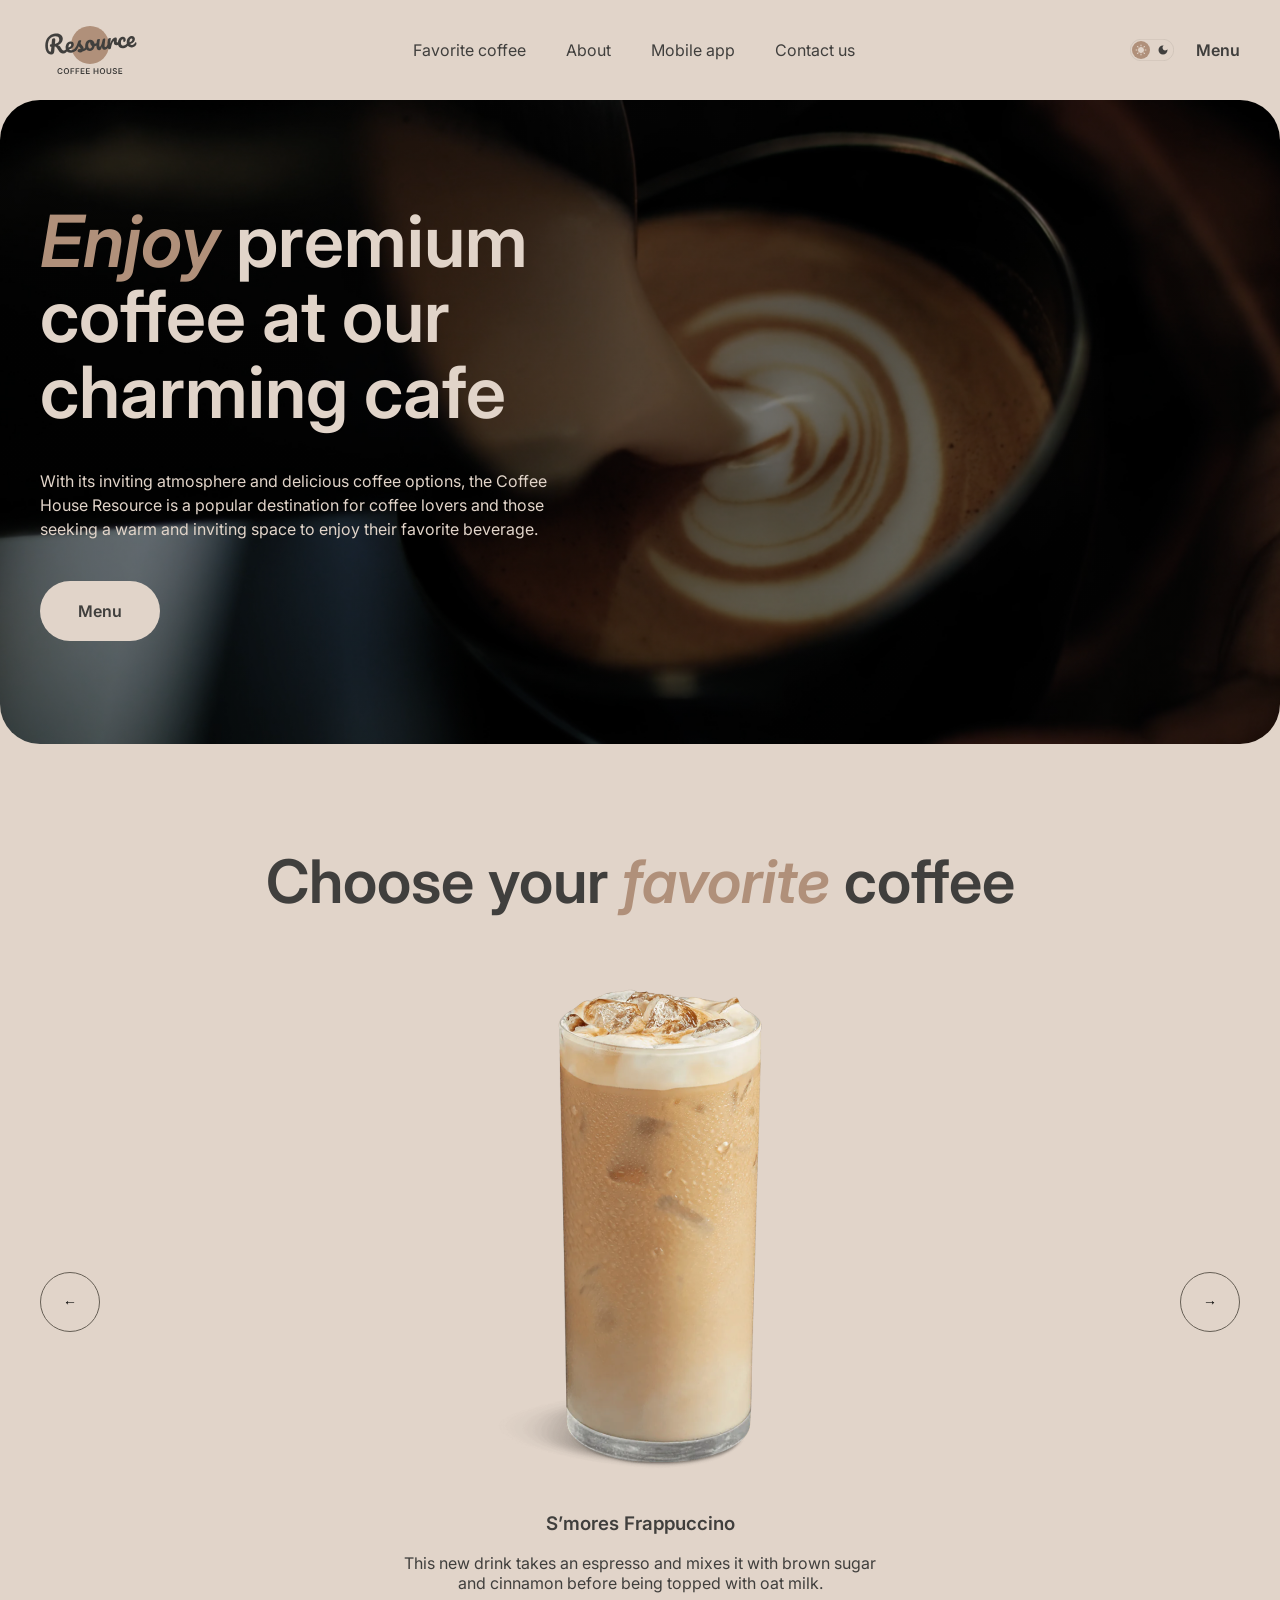
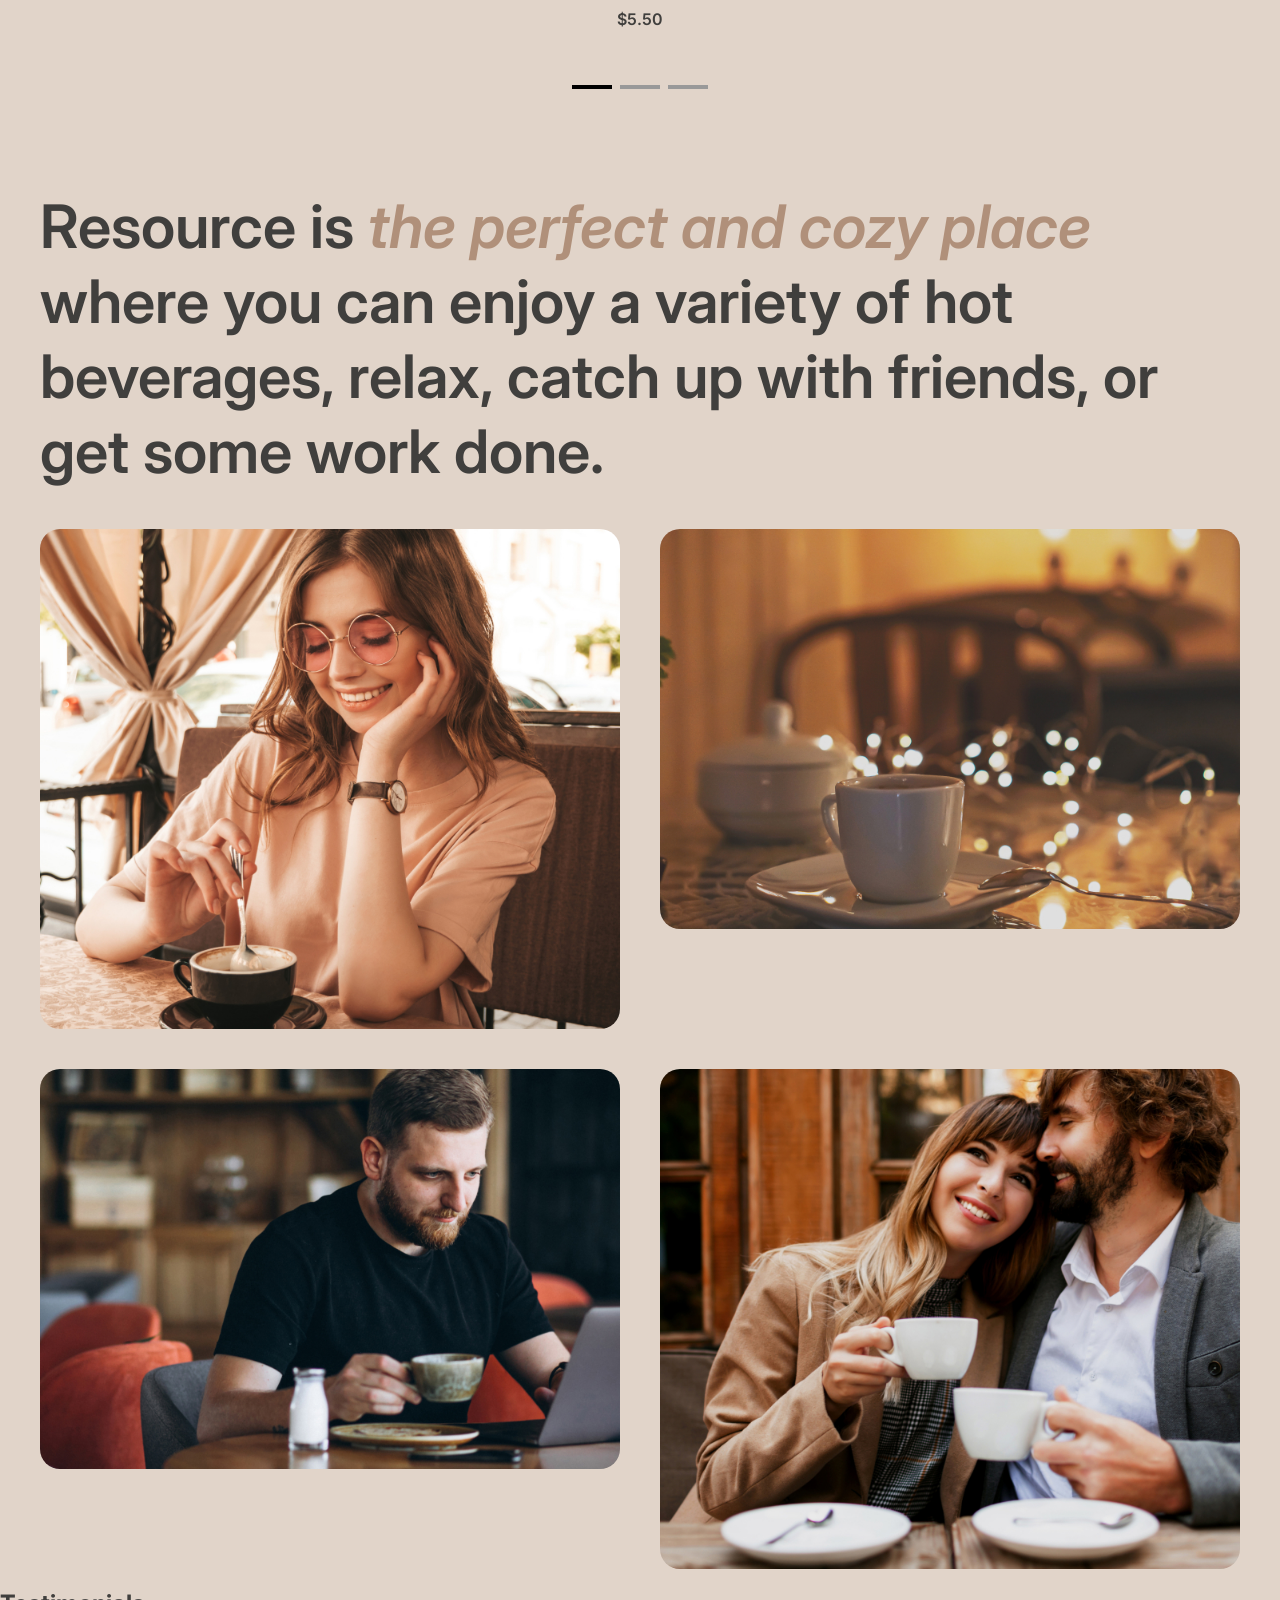
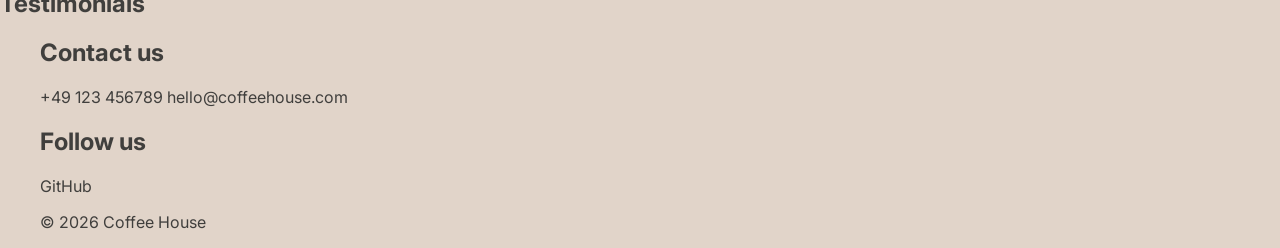
==== index.html @ 2129cc7c "fix: fix validatir issues" ====
<!DOCTYPE html>
<html lang="en">

<head>
    <meta charset="UTF-8">

    <meta
        name="viewport"
        content="width=device-width, initial-scale=1.0"
    >

    <title>Coffee House</title>

    <link
        rel="icon"
        href="images/logo.svg"
        type="image/svg+xml"
    >

    <link rel="stylesheet" href="css/style.css">
</head>

<body>

    <header class="header">

        <div class="container header__container">

            <a
                class="logo"
                href="index.html"
            >
                <img
                    class="logo__image"
                    src="images/logo.svg"
                    alt="Coffee House"
                >
            </a>

            <nav class="navigation">

                <ul class="navigation__list">

                    <li class="navigation__item">
                        <a
                            class="navigation__link"
                            href="#favorite"
                        >
                            Favorite coffee
                        </a>
                    </li>

                    <li class="navigation__item">
                        <a
                            class="navigation__link"
                            href="#about"
                        >
                            About
                        </a>
                    </li>

                    <li class="navigation__item">
                        <a
                            class="navigation__link"
                            href="#mobile"
                        >
                            Mobile app
                        </a>
                    </li>

                    <li class="navigation__item">
                        <a
                            class="navigation__link"
                            href="#contact"
                        >
                            Contact us
                        </a>
                    </li>

                </ul>

            </nav>

            <div class="header__actions">

                <button
                    class="theme-switch"
                    type="button"
                    aria-label="Switch color theme"
                >
                    <span class="theme-switch__item">
                        <img
                            class="theme-switch__img theme-switch__img--light"
                            src="images/Theme_switch.svg"
                            alt=""
                        >
                    </span>
                </button>

                <a
                    class="menu-link"
                    href="menu.html"
                >
                    <span class="menu-link__text">
                        Menu
                    </span>
                </a>

                <button
                    class="burger"
                    type="button"
                    aria-label="Open navigation menu"
                >
                    ☰
                </button>

            </div>

        </div>

    </header>

    <main>

        <section class="hero">

            <div class="container hero__container">

                <div class="hero__content">

                    <h1 class="hero__title">
                        <span>Enjoy</span> premium coffee
                        at our charming cafe
                    </h1>

                    <p class="hero__description">
                        With its inviting atmosphere and delicious coffee options, the Coffee
                        House Resource is a popular destination for coffee lovers and those
                        seeking a warm and inviting space to enjoy their favorite beverage.
                    </p>

                    <a
                        class="button button--primary"
                        href="menu.html"
                    >
                        Menu
                    </a>

                </div>

            </div>

        </section>

        <section class="favorite" id="favorite">
			<div class="container">

            	<h2 class="favorite__title">
                	Choose your <span>favorite</span> coffee
            	</h2>

				<div class="slider">

					<button
						class="slider__button slider__button--prev"
						type="button"
						aria-label="Previous coffee"
					>
						←
					</button>

					<div class="slider__window">
						<div class="slider__track">

							<article class="coffee-card">
								<img
									class="coffee-card__image"
									src="images/coffee-slider-1.png"
									alt="Frappuccino"
								>

								<h3 class="coffee-card__title">
									S’mores Frappuccino
								</h3>

								<p class="coffee-card__description">
									This new drink takes an espresso and mixes it with brown sugar and cinnamon before being topped with oat milk.
								</p>

								<p class="coffee-card__price">
									$5.50
								</p>
							</article>

							<article class="coffee-card">
								<img
									class="coffee-card__image"
									src="images/coffee-slider-2.png"
									alt="Macchiato"
								>

								<h3 class="coffee-card__title">
									Caramel Macchiato
								</h3>

								<p class="coffee-card__description">
									Fragrant and unique classic espresso with rich caramel-peanut syrup, with cream under whipped thick foam.
								</p>

								<p class="coffee-card__price">
									$5.00
								</p>
							</article>

							<article class="coffee-card">
								<img
									class="coffee-card__image"
									src="images/coffee-slider-3.png"
									alt="Ice coffee"
								>

								<h3 class="coffee-card__title">
									Ice coffee
								</h3>

								<p class="coffee-card__description">
									A popular summer drink that tones and invigorates. Prepared from coffee, milk and ice.
								</p>

								<p class="coffee-card__price">
									$4.50
								</p>
							</article>

						</div>
					</div>

					<button
						class="slider__button slider__button--next"
						type="button"
						aria-label="Next coffee"
					>
						→
					</button>
				</div>
				<div class="slider__controls">

					<button
						class="slider__indicator slider__indicator--active"
						type="button"
						aria-label="Slide 1"
					></button>

					<button
						class="slider__indicator"
						type="button"
						aria-label="Slide 2"
					></button>

					<button
						class="slider__indicator"
						type="button"
						aria-label="Slide 3"
					></button>

				</div>
        	</div>
        </section>

		<section class="about" id="about">

			<div class="container">

				<h2 class="about__title">
					Resource is <span>the perfect and cozy place</span> where
					you can enjoy a variety of hot beverages, relax,
					catch up with friends, or get some work done.
				</h2>

					<div class="about__gallery">

						<img
							class="about__image about__image--large"
							src="images/about-1.jpg"
							alt="Coffee House interior"
						>

						<img
							class="about__image about__image--small"
							src="images/about-2.jpg"
							alt="Coffee House interior"
						>

						<img
							class="about__image about__image--small"
							src="images/about-3.jpg"
							alt="Coffee House atmosphere"
						>

						<img
							class="about__image about__image--large"
							src="images/about-4.jpg"
							alt="Coffee House atmosphere"
						>

					</div>

			</div>

		</section>

        <section>
            <h2>
                Testimonials
            </h2>
        </section>

    </main>

    <footer class="footer" id="contact">

        <div class="container">

            <div class="footer__content">

                <div class="footer__contacts">

                    <h2>
                        Contact us
                    </h2>

                    <a href="tel:+49123456789">
                        +49 123 456789
                    </a>

                    <a href="mailto:hello@coffeehouse.com">
                        hello@coffeehouse.com
                    </a>

                </div>

                <div class="footer__social">

                    <h2>
                        Follow us
                    </h2>

                    <a
                        href="https://github.com/"
                        target="_blank"
                        rel="noopener noreferrer"
                    >
                        GitHub
                    </a>

                </div>

            </div>

            <p class="footer__copyright">
                © 2026 Coffee House
            </p>

        </div>

    </footer>

    <script src="js/script.js"></script>

</body>

</html>
---- css/style.css ----
@import url('https://fonts.googleapis.com/css2?family=Inter:ital,wght@0,400;0,500;0,600;1,400;1,500;1,600&display=swap');


:root {
    --color-text-primary: #403f3d;
    --color-text-inverse: #e1d4c9;
    --color-text-accent: #b0907a;

    --color-background: #e1d4c9;
    --color-container: #665f55;

    --color-border-primary: #c1b6ad;
	--color-border-inverse: #665f55;
}

* {
    box-sizing: border-box;
}

html {
    scroll-behavior: smooth;
}

body {
	margin: 0;

	font-family: "Inter", sans-serif;
	color: var(--color-text-primary);
    background-color: var(--color-background);

    transition:
        background-color 0.3s ease,
        color 0.3s ease;
}

.container {
    max-width: 1440px;
    margin: 0 auto;
    padding: 0 40px;
}

.header {
    padding: 20px 0;
}

.header .container {
    display: flex;
    align-items: center;
	justify-content: space-between;
}

.navigation__list {
    display: flex;
    gap: 40px;
    margin: 0;
    padding: 0;
    list-style: none;
}

a {
    color: inherit;
    text-decoration: none;
}

.logo {
    display: block;
    flex-shrink: 0;
}

.logo__image {
    display: block;
    width: 100px;
    height: auto;
}

.navigation__link {
	color: inherit;
    text-decoration: none;
    font-size: 16px;
    transition: color 0.3s ease;
}

.navigation__link:hover {
    color: var(--color-text-accent);
}

.theme-switch {
	display: flex;
    align-items: center;
    padding: 2px;

    background-color: transparent;
    border: none;
    cursor: pointer;
}

.theme-switch__item {
    display: flex;
}

.theme-switch__img {
    display: block;

    width: 44px;
    height: 22px;
}


.theme-switch:hover,
.burger:hover {
    opacity: 0.7;
}

.burger {
    display: none;
}


.menu-link {
    display: flex;
    align-items: center;
    gap: 8px;

    color: inherit;
    text-decoration: none;

    font-size: 16px;
    font-weight: 600;
}

.menu-link__icon {
    display: block;

    width: 20px;
    height: 20px;
}

.menu-link:hover .menu-link__text {
    text-decoration: underline;
    text-underline-offset: 4px;
}

@media (max-width: 768px) {
	.container {
        padding: 0 16px;
    }

    .navigation {
        display: none;
    }

	.menu-link {
        display: none;
    }

    .burger {
        display: block;
    }

	.hero {
        min-height: 600px;
        border-radius: 40px;
    }

    .hero__container {
        min-height: 600px;
    }

    .hero__content {
        max-width: 100%;
    }

    .hero__title {
        font-size: 42px;
    }
}

.hero {
    min-height: 644px;

    border-radius: 40px;

    background-image:
        linear-gradient(
            rgba(0, 0, 0, 0.45),
            rgba(0, 0, 0, 0.45)
        ),
        url("../images/img-hero.jpg");

    background-size: cover;
    background-position: center;
}

.hero__container {
    min-height: 644px;

    display: flex;
    align-items: center;
}

.hero__content {
    max-width: 530px;

    color: #e1d4c9;
}

.hero__title {
    margin: 0 0 40px;

    font-size: 72px;
    line-height: 1.05;
    font-weight: 600;
}

.hero__title span,
.favorite__title span,
.about__title span {
    color: var(--color-text-accent);
    font-style: italic;
}

.hero__description {
    margin: 0 0 40px;

    color: #e1d4c9;

    font-size: 16px;
    line-height: 1.5;
}

.button {
    display: inline-flex;
    align-items: center;
    justify-content: center;

    min-width: 120px;
    padding: 20px 30px;

    border: none;
    border-radius: 30px;

    font-family: inherit;
    font-size: 16px;
    font-weight: 600;

    text-decoration: none;

    cursor: pointer;

    transition:
        background-color 0.3s ease,
        color 0.3s ease;
}

.header__actions {
    display: flex;
    align-items: center;
    gap: 20px;
}

.button--primary {
    color: var(--color-text-primary);
    background-color: var(--color-background);
}

.button--primary:hover {
    background-color: #ffffff;
}

.favorite,
.about {
    padding-top: 100px;
}

.favorite__title {
    margin: 0 0 40px;

    font-size: 60px;
    line-height: 1.25;
    font-weight: 600;
	text-align: center;
}

.slider {
    display: flex;
    align-items: center;
    justify-content: space-between;
}

.slider__window {
	width: 480px;
    overflow: hidden;
}

.slider__track {
    display: flex;
}

.slider__button {
    width: 60px;
    height: 60px;

	border: 1px solid #665f55;
    border-radius: 50%;

    background: transparent;

	font-size: 14px;
    font-weight: 400;
    line-height: 1;

    display: flex;
    align-items: center;
    justify-content: center;

    cursor: pointer;
}

.slider__button:hover {
    background: #665f55;
    color: white;
}

.coffee-card {
    width: 480px;
    flex-shrink: 0;
    text-align: center;
}

.coffee-card__title,
.coffee-card__price {
    font-weight: 600;
}

.slider__controls {
    display: flex;
    justify-content: center;
    align-items: center;
    gap: 8px;
    margin-top: 40px;
}

.slider__indicator {
    width: 40px;
    height: 4px;

    padding: 0;
    border: none;

    background: #999;

    cursor: pointer;
}

.slider__indicator--active {
    background: #000;
}

.about__title {
    margin: 0 0 40px;

    font-size: 60px;
    line-height: 1.25;
    font-weight: 600;
}

.about__gallery {
    display: grid;
    grid-template-columns: 1fr 1fr;
    gap: 40px;
}

.about__gallery-column {
    display: flex;
    flex-direction: column;
    gap: 40px;
}

.about__image {
    width: 100%;
    display: block;
    object-fit: cover;
    border-radius: 20px;
}

.about__image--large {
    height: 500px;
}

.about__image--small {
    height: 400px;
}
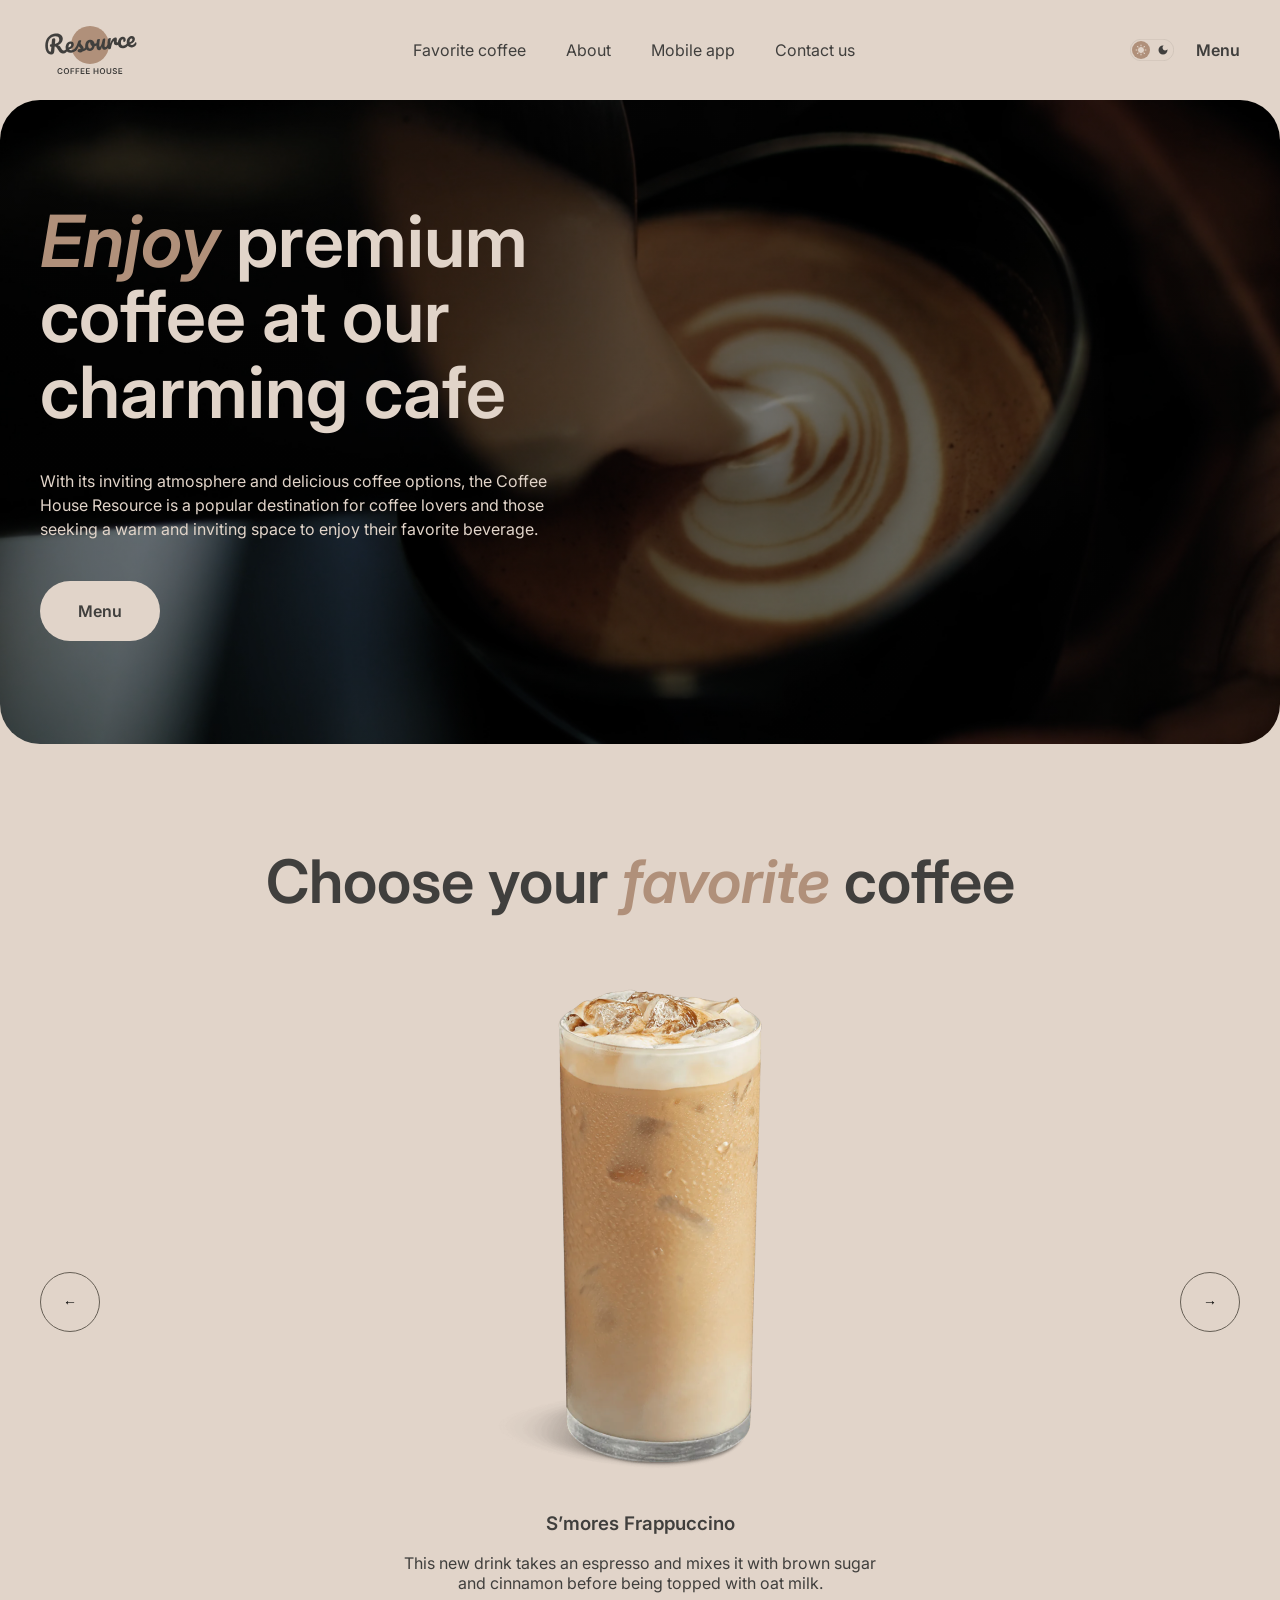
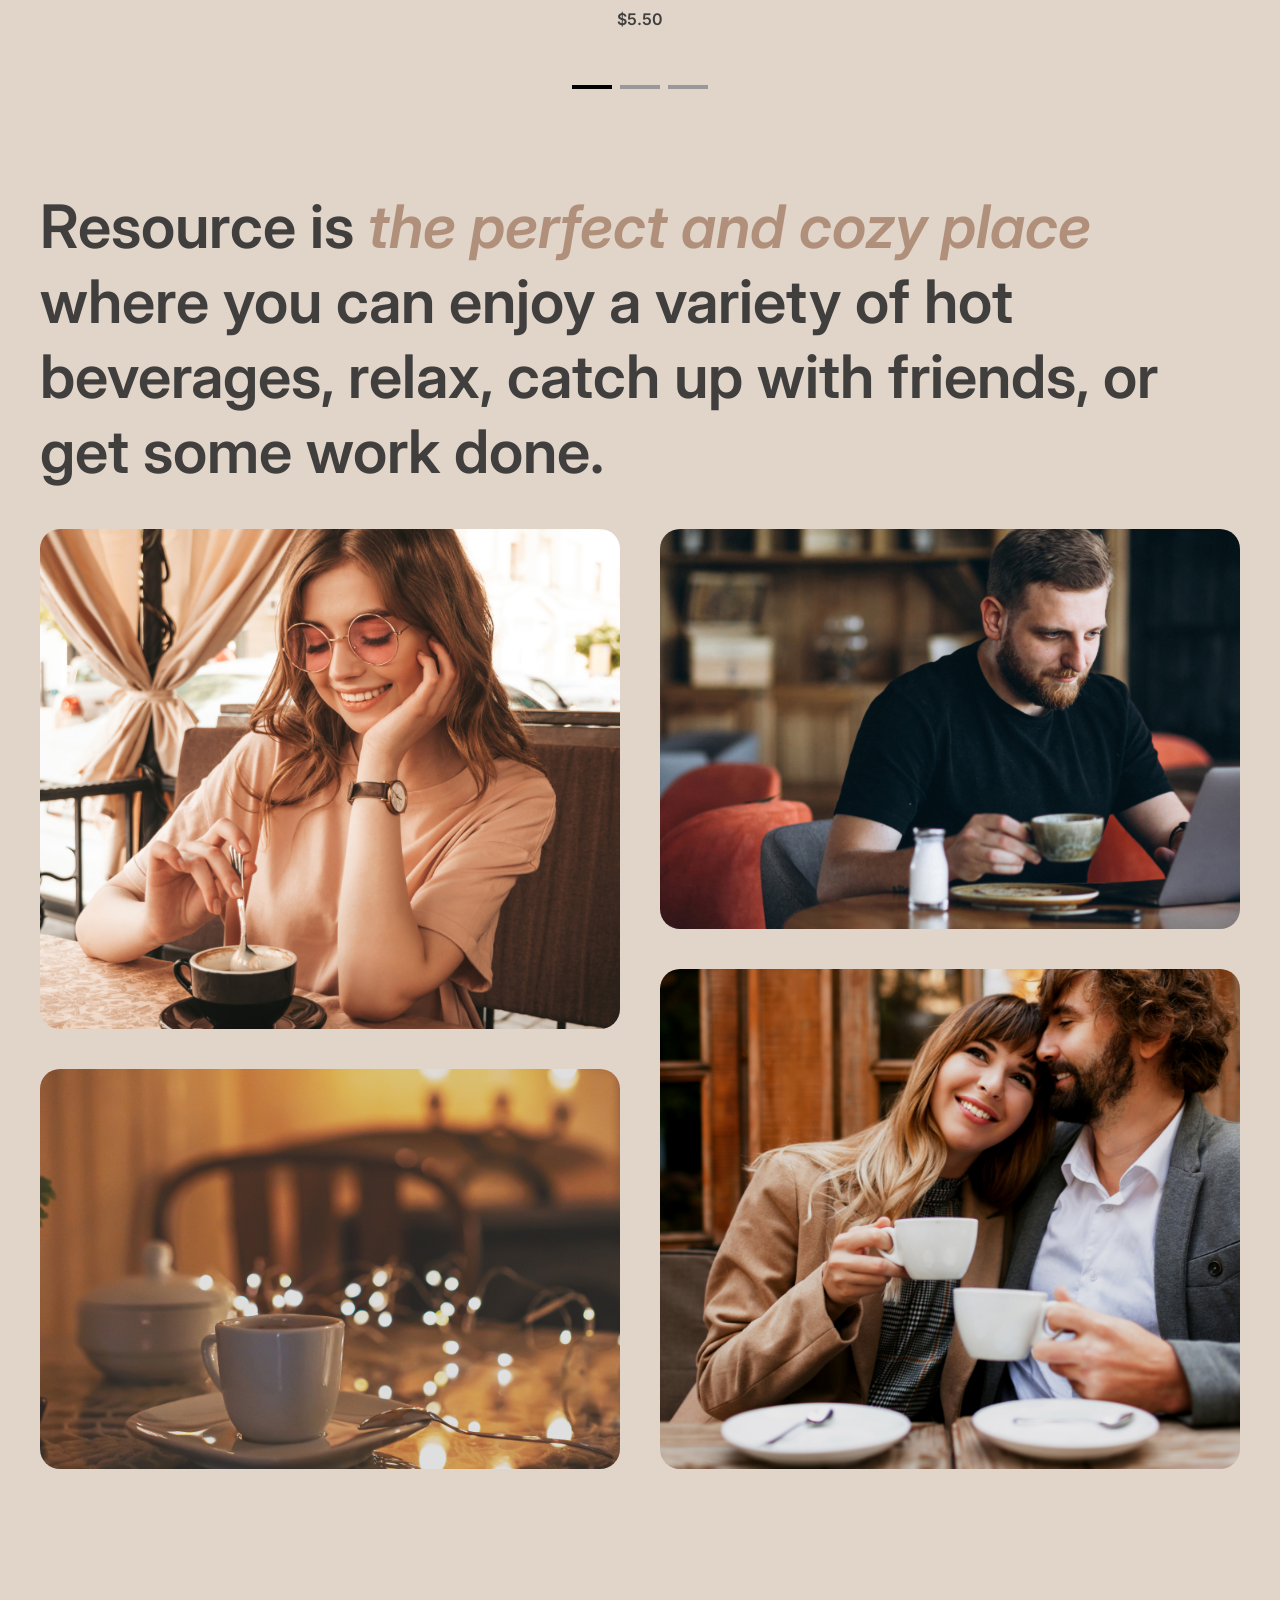
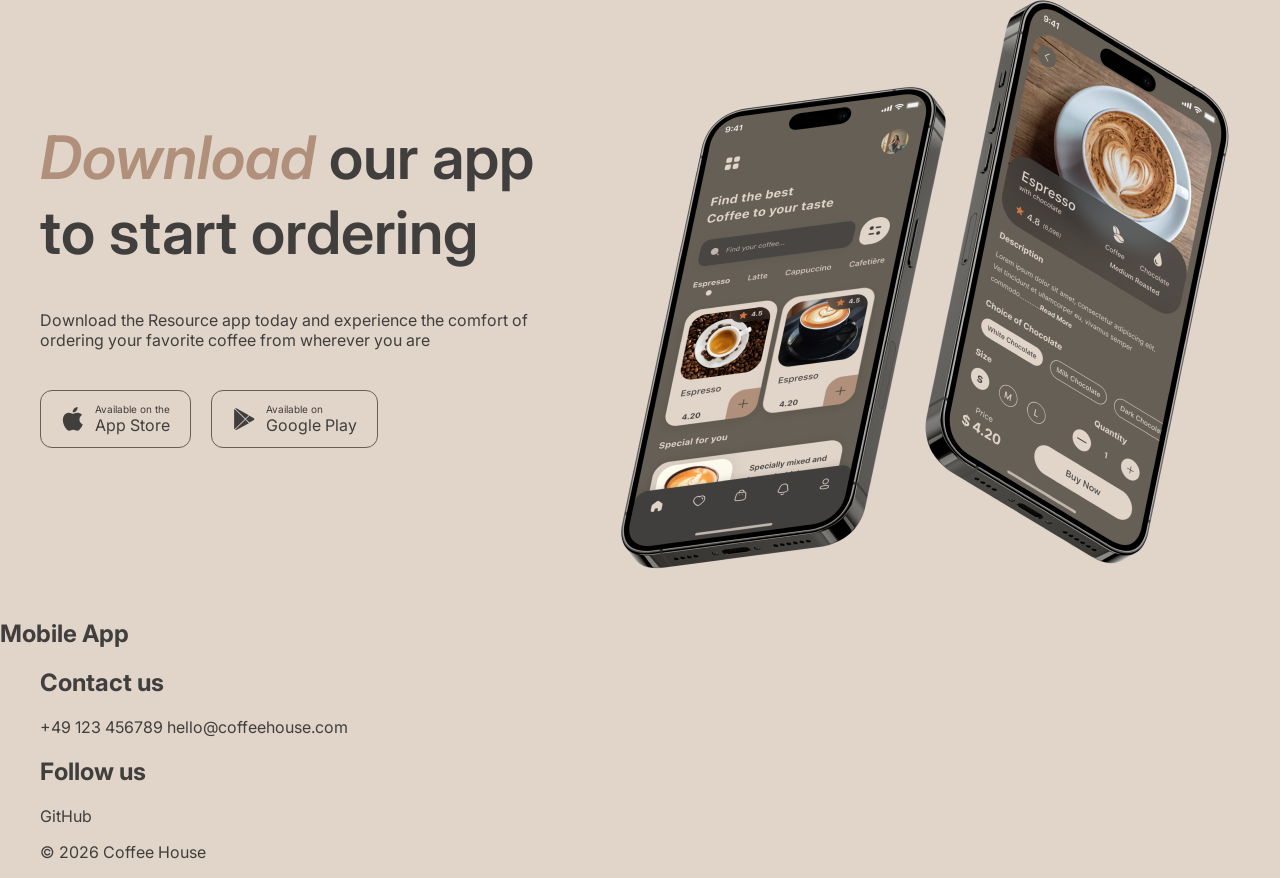
==== commit 0eab0f22: "feat: add mobile app section" ====
--- a/index.html
+++ b/index.html
@@ -279,29 +279,37 @@
 
 					<div class="about__gallery">
 
-						<img
-							class="about__image about__image--large"
-							src="images/about-1.jpg"
-							alt="Coffee House interior"
-						>
-
-						<img
-							class="about__image about__image--small"
-							src="images/about-2.jpg"
-							alt="Coffee House interior"
-						>
-
-						<img
-							class="about__image about__image--small"
-							src="images/about-3.jpg"
-							alt="Coffee House atmosphere"
-						>
-
-						<img
-							class="about__image about__image--large"
-							src="images/about-4.jpg"
-							alt="Coffee House atmosphere"
-						>
+						<div class="about__gallery-column">
+
+							<img
+								class="about__image about__image--large"
+								src="images/about-1.jpg"
+								alt="Coffee House interior"
+							>
+
+							<img
+								class="about__image about__image--small"
+								src="images/about-2.jpg"
+								alt="Coffee House interior"
+							>
+
+						</div>
+
+						<div class="about__gallery-column">
+
+							<img
+								class="about__image about__image--small"
+								src="images/about-3.jpg"
+								alt="Coffee House atmosphere"
+							>
+
+							<img
+								class="about__image about__image--large"
+								src="images/about-4.jpg"
+								alt="Coffee House atmosphere"
+							>
+
+						</div>
 
 					</div>
 
@@ -309,9 +317,86 @@
 
 		</section>
 
+        <section class="mobile" id="mobile">
+
+            <div class="container">
+
+                <div class="mobile__content">
+
+                    <div class="mobile__info">
+
+                        <h2 class="mobile__title">
+                            <span>Download</span> our app
+                            to start ordering
+                        </h2>
+
+                        <p class="mobile__description">
+                            Download the Resource app today and experience the comfort of ordering your
+                            favorite coffee from wherever you are
+                        </p>
+
+                        <div class="mobile__buttons">
+
+                            <a
+                                class="mobile__button"
+                                href="#"
+                            >
+                                <img
+                                    class="mobile__button-icon"
+                                    src="images/apple.svg"
+                                    alt=""
+                                >
+
+                                <span class="mobile__button-text">
+                                    <span class="mobile__button-label">
+                                        Available on the
+                                    </span>
+
+                                    App Store
+                                </span>
+                            </a>
+
+                            <a
+                                class="mobile__button"
+                                href="#"
+                            >
+                                <img
+                                    class="mobile__button-icon"
+                                    src="images/google.svg"
+                                    alt=""
+                                >
+
+                                <span class="mobile__button-text">
+                                    <span class="mobile__button-label">
+                                        Available on
+                                    </span>
+
+                                    Google Play
+                                </span>
+                            </a>
+
+                        </div>
+
+                    </div>
+
+                    <div class="mobile__image-wrapper">
+
+                        <img
+                            class="mobile__image"
+                            src="images/mobile-screens.png"
+                            alt="Coffee House mobile app"
+                        >
+
+                    </div>
+
+                </div>
+
+            </div>
+
+        </section>
         <section>
             <h2>
-                Testimonials
+                Mobile App
             </h2>
         </section>
 
--- a/css/style.css
+++ b/css/style.css
@@ -214,7 +214,8 @@
 
 .hero__title span,
 .favorite__title span,
-.about__title span {
+.about__title span,
+.mobile__title span {
     color: var(--color-text-accent);
     font-style: italic;
 }
@@ -268,7 +269,8 @@
 }
 
 .favorite,
-.about {
+.about,
+.mobile {
     padding-top: 100px;
 }
 
@@ -373,6 +375,7 @@
 .about__gallery-column {
     display: flex;
     flex-direction: column;
+    justify-content: flex-end;
     gap: 40px;
 }
 
@@ -391,3 +394,65 @@
     height: 400px;
 }
 
+.mobile__content {
+    display: flex;
+    align-items: center;
+    justify-content: space-between;
+    gap: 40px;
+}
+
+.mobile__title {
+    margin: 0 0 40px;
+
+    font-size: 60px;
+    line-height: 1.25;
+    font-weight: 600;
+}
+
+.mobile__info {
+    max-width: 630px;
+}
+
+.mobile__image-wrapper {
+    flex-shrink: 0;
+}
+
+.mobile__image {
+    display: block;
+    max-width: 100%;
+    height: auto;
+}
+
+.mobile__buttons {
+    display: flex;
+    gap: 20px;
+    margin-top: 40px;
+}
+
+.mobile__button {
+    display: flex;
+    align-items: center;
+    gap: 10px;
+
+    padding: 12px 20px;
+
+    border: 1px solid #665f55;
+    border-radius: 12px;
+
+    color: inherit;
+    text-decoration: none;
+}
+
+.mobile__button-icon {
+    width: 24px;
+    height: 24px;
+}
+
+.mobile__button-text {
+    display: flex;
+    flex-direction: column;
+}
+
+.mobile__button-label {
+    font-size: 10px;
+}
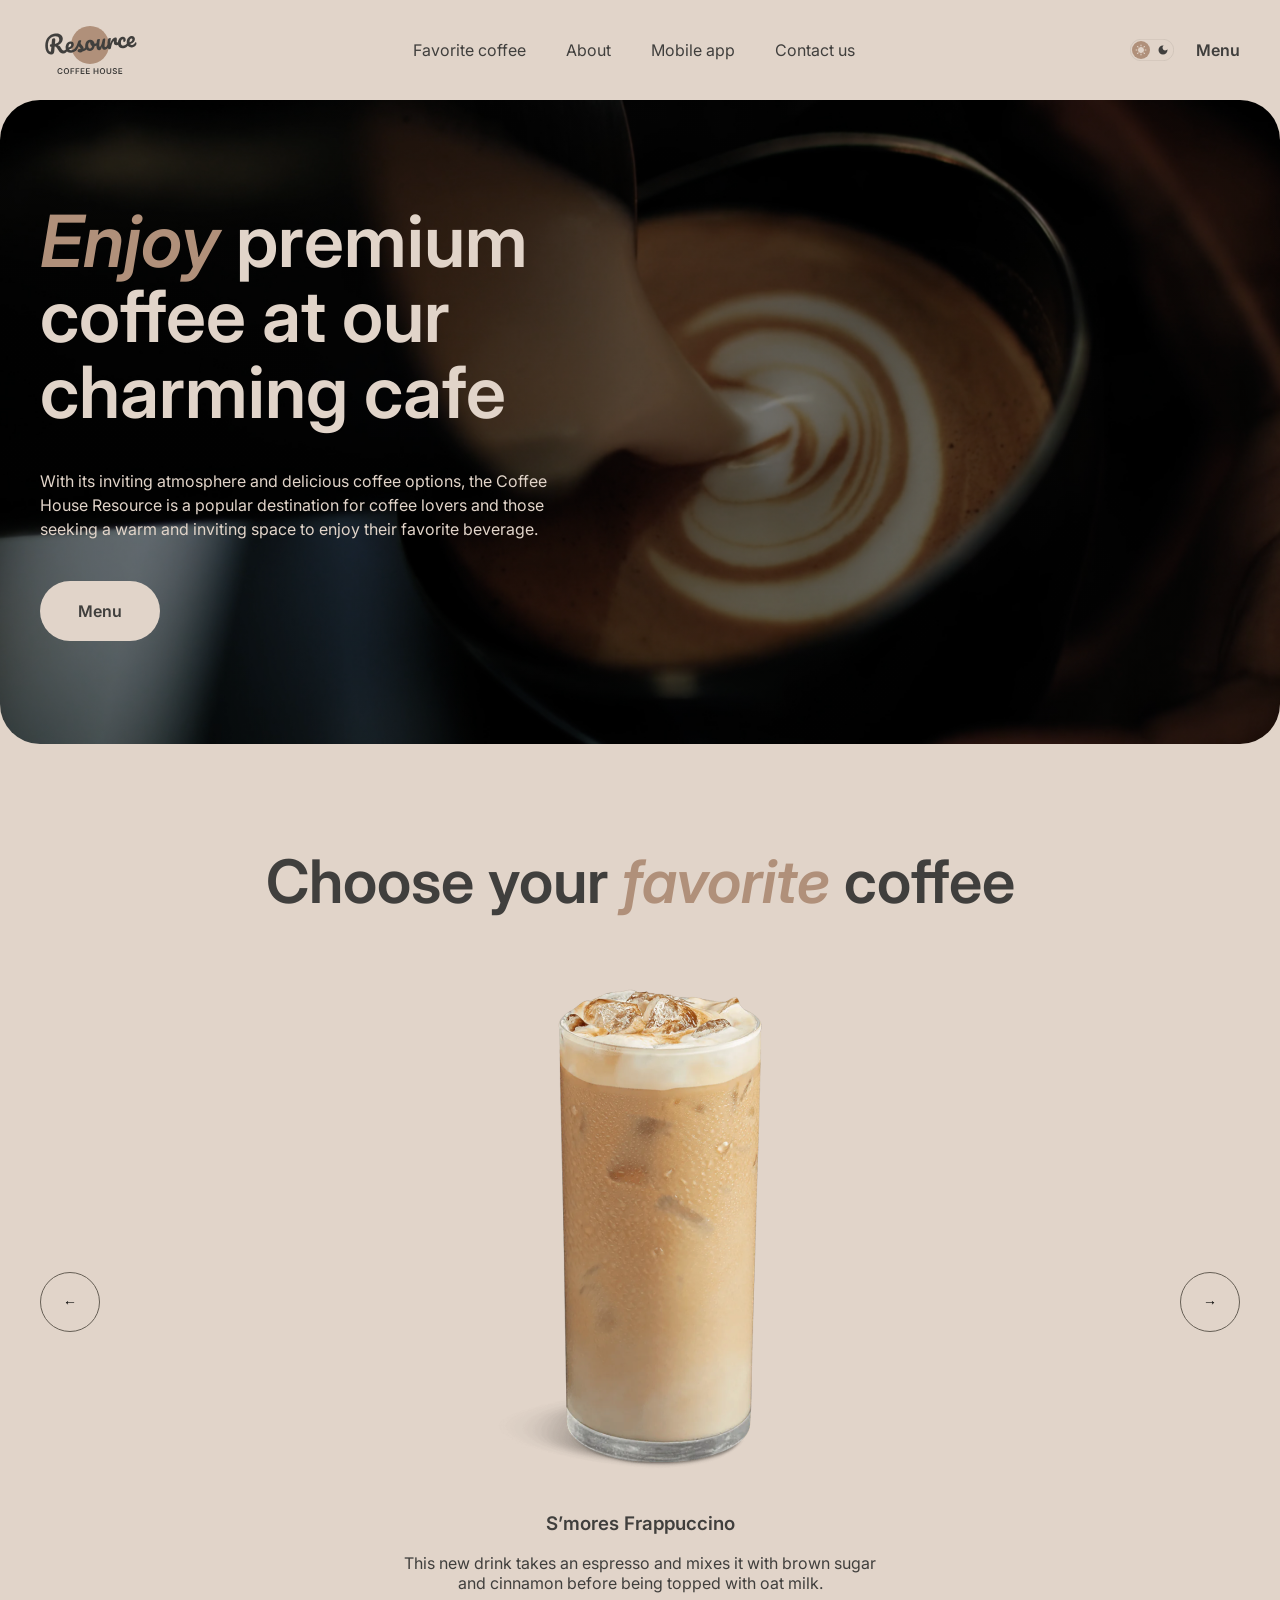
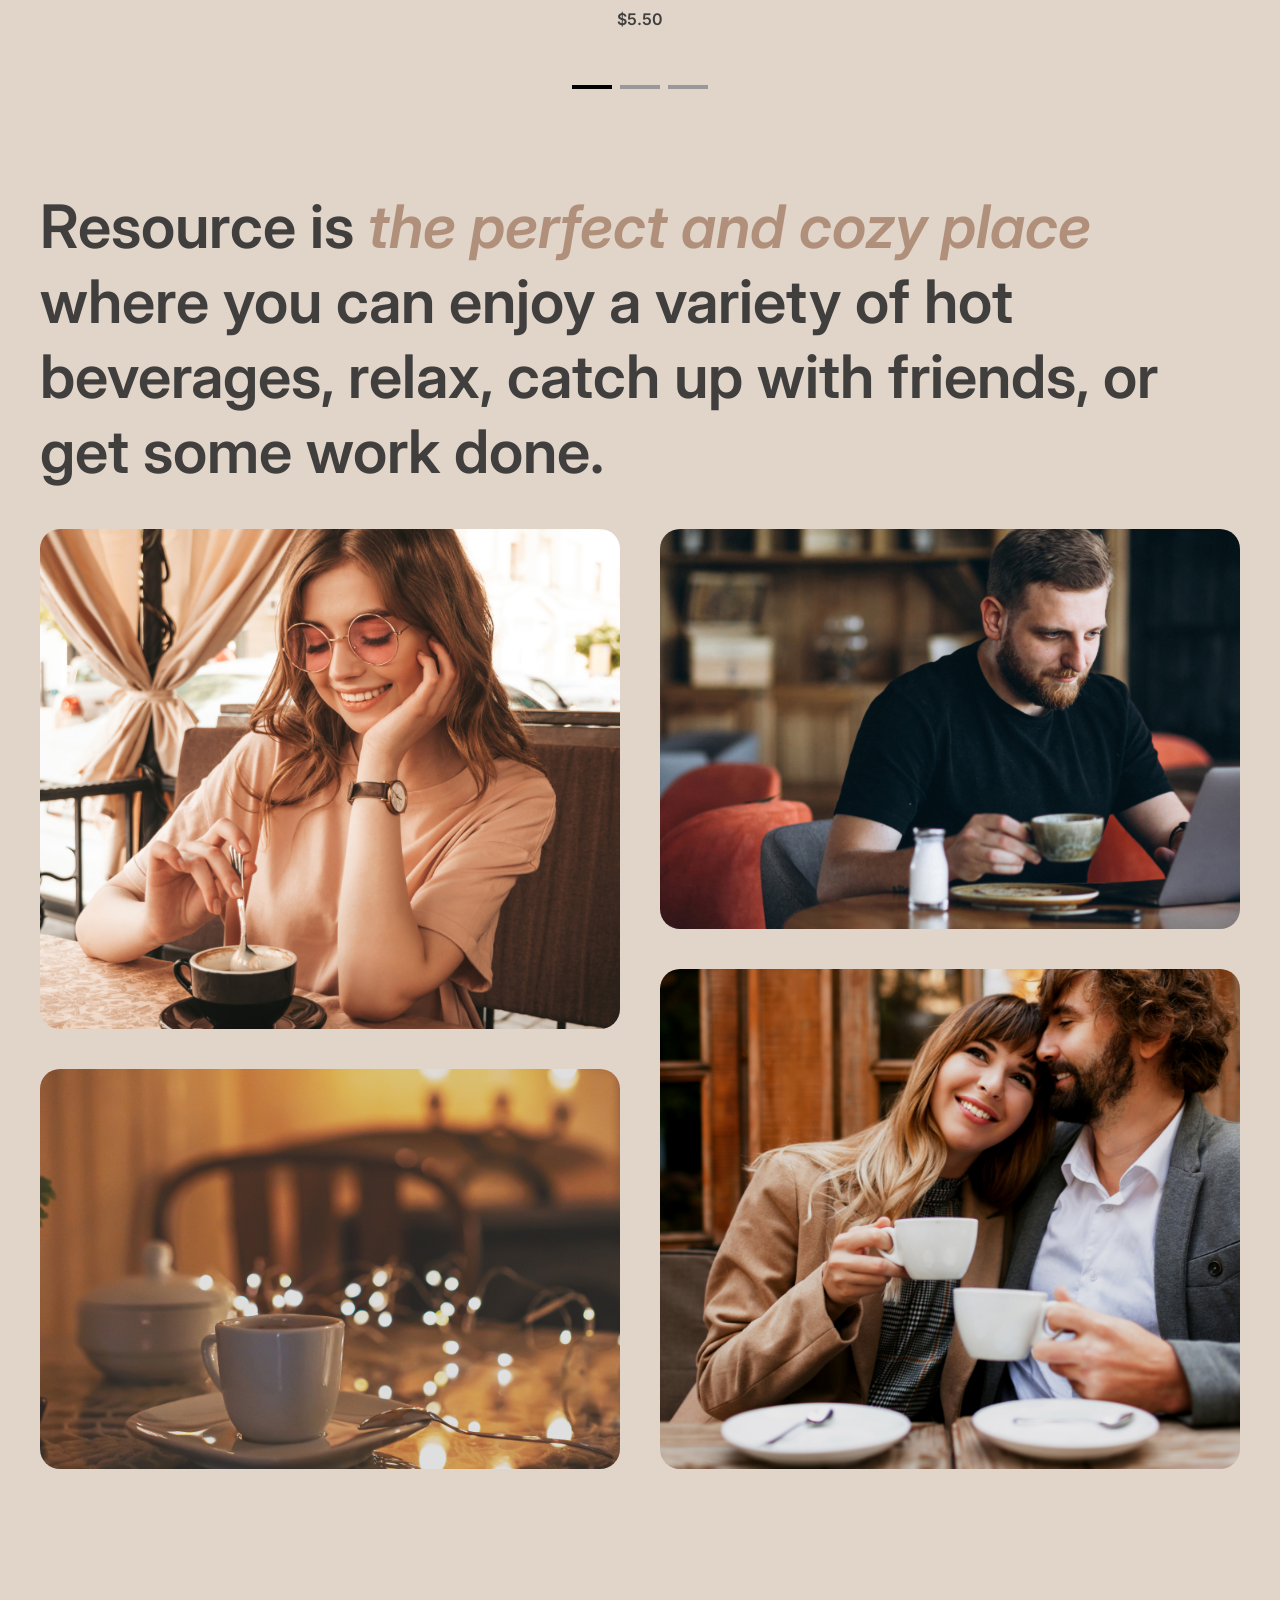
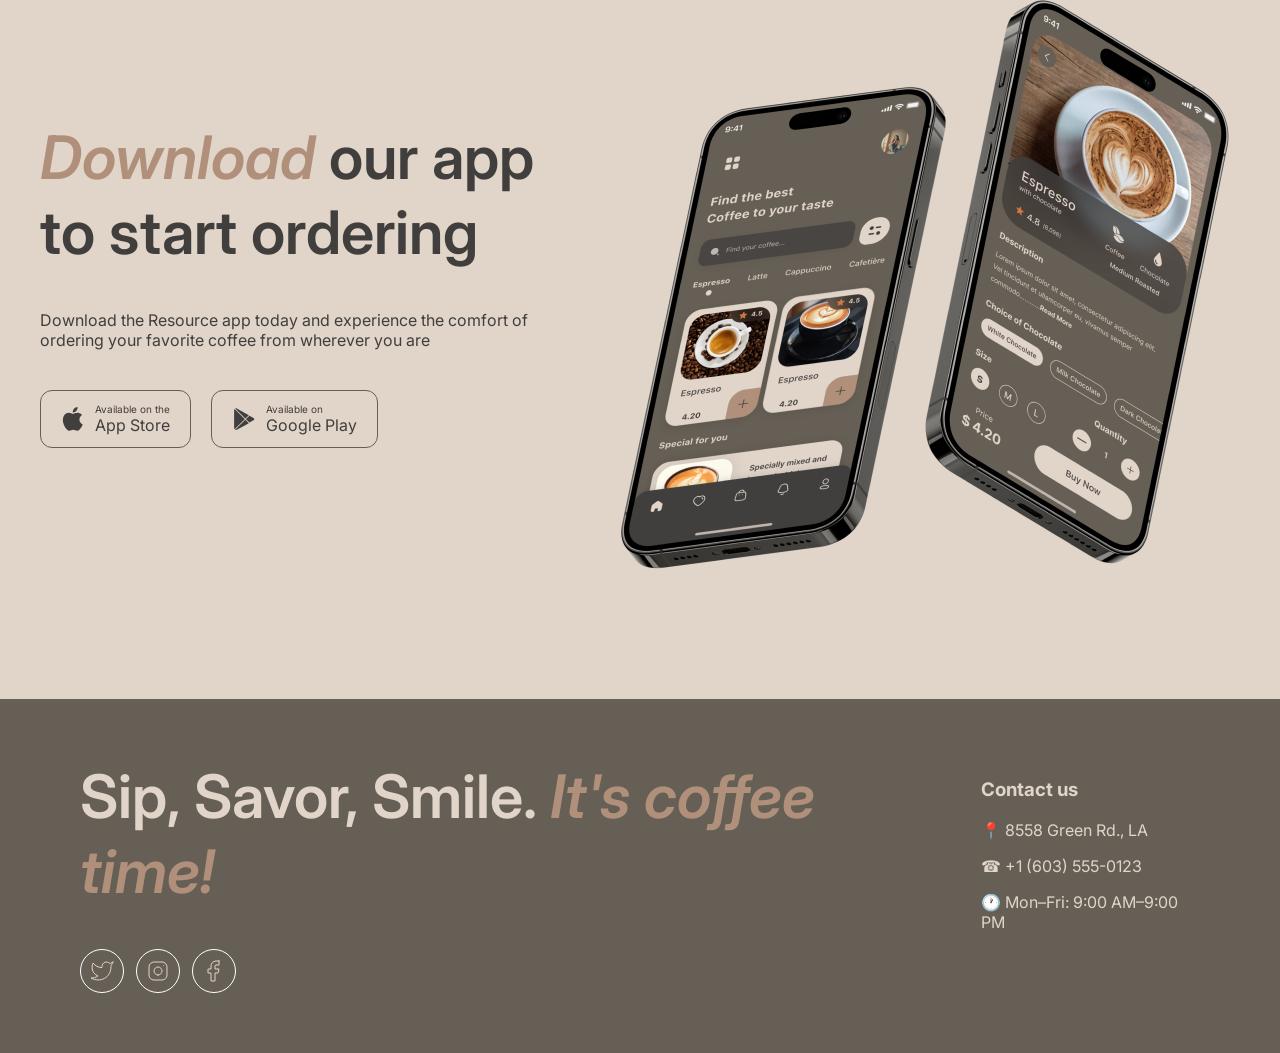
==== commit 832842bd: "feat: update footer section" ====
--- a/index.html
+++ b/index.html
@@ -394,11 +394,6 @@
             </div>
 
         </section>
-        <section>
-            <h2>
-                Mobile App
-            </h2>
-        </section>
 
     </main>
 
@@ -408,44 +403,83 @@
 
             <div class="footer__content">
 
+                <div class="footer__social">
+
+                    <h2 class="footer__title">
+                        Sip, Savor, Smile.
+                        <span>It's coffee time!</span>
+                    </h2>
+
+                    <div class="footer__social-links">
+
+                        <button
+                            class="footer__social-button"
+                            type="button"
+                            aria-label="Twitter"
+                        >
+                            <img
+                                src="images/twitter.svg"
+                                alt="Twitter icon"
+                            >
+                        </button>
+
+                        <button
+                            class="footer__social-button"
+                            type="button"
+                            aria-label="Instagram"
+                        >
+                            <img
+                                src="images/instagram.svg"
+                                alt="Instagram icon"
+                            >
+                        </button>
+
+                        <button
+                            class="footer__social-button"
+                            type="button"
+                            aria-label="Facebook"
+                        >
+                            <img
+                                src="images/facebook.svg"
+                                alt="Facebook icon"
+                            >
+                        </button>
+
+                    </div>
+
+                </div>
+
                 <div class="footer__contacts">
 
-                    <h2>
+                    <h3 class="footer__contacts-title">
                         Contact us
-                    </h2>
-
-                    <a href="tel:+49123456789">
-                        +49 123 456789
+                    </h3>
+
+                    <a
+                        class="footer__contact"
+                        href="#"
+                    >
+                        📍 8558 Green Rd.,  LA
                     </a>
 
-                    <a href="mailto:hello@coffeehouse.com">
-                        hello@coffeehouse.com
+                    <a
+                        class="footer__contact"
+                        href="tel:+16035550123"
+                    >
+                        ☎ +1 (603) 555-0123
                     </a>
 
+                    <a
+                        class="footer__contact"
+                        href="#"
+                    >
+                        🕐 Mon–Fri: 9:00 AM–9:00 PM
+                    </a>
+
                 </div>
 
-                <div class="footer__social">
-
-                    <h2>
-                        Follow us
-                    </h2>
-
-                    <a
-                        href="https://github.com/"
-                        target="_blank"
-                        rel="noopener noreferrer"
-                    >
-                        GitHub
-                    </a>
-
-                </div>
-
             </div>
 
-            <p class="footer__copyright">
-                © 2026 Coffee House
-            </p>
-
         </div>
 
     </footer>
--- a/css/style.css
+++ b/css/style.css
@@ -215,7 +215,8 @@
 .hero__title span,
 .favorite__title span,
 .about__title span,
-.mobile__title span {
+.mobile__title span,
+.footer__title span  {
     color: var(--color-text-accent);
     font-style: italic;
 }
@@ -456,3 +457,71 @@
 .mobile__button-label {
     font-size: 10px;
 }
+
+.footer {
+    margin-top: 100px;
+    padding: 60px 40px;
+
+    background-color:var(--color-container);
+    color: var(--color-text-inverse);
+}
+
+.footer__content {
+    display: flex;
+    justify-content: space-between;
+    gap: 40px;
+}
+
+.footer__title {
+    margin: 0 0 40px;
+
+    font-size: 60px;
+    line-height: 1.25;
+    font-weight: 600;
+}
+
+.footer__social-link img {
+    width: 24px;
+    height: 24px;
+    display: block;
+}
+
+.footer__contact {
+    display: block;
+    margin-bottom: 16px;
+}
+
+.footer__contact:hover {
+    text-decoration: underline;
+    text-underline-offset: 4px;
+}
+.footer__social-links {
+    display: flex;
+    gap: 12px;
+}
+
+.footer__social-button {
+    width: 44px;
+    height: 44px;
+
+    padding: 0;
+
+    border: 1px solid #ffffff;
+    border-radius: 50%;
+
+    background-color: transparent;
+
+    display: flex;
+    align-items: center;
+    justify-content: center;
+
+    cursor: pointer;
+}
+
+.footer__social-button:hover {
+    background-color: var(--color-background);
+}
+
+.footer__social-button:hover img {
+    filter: brightness(0);
+}
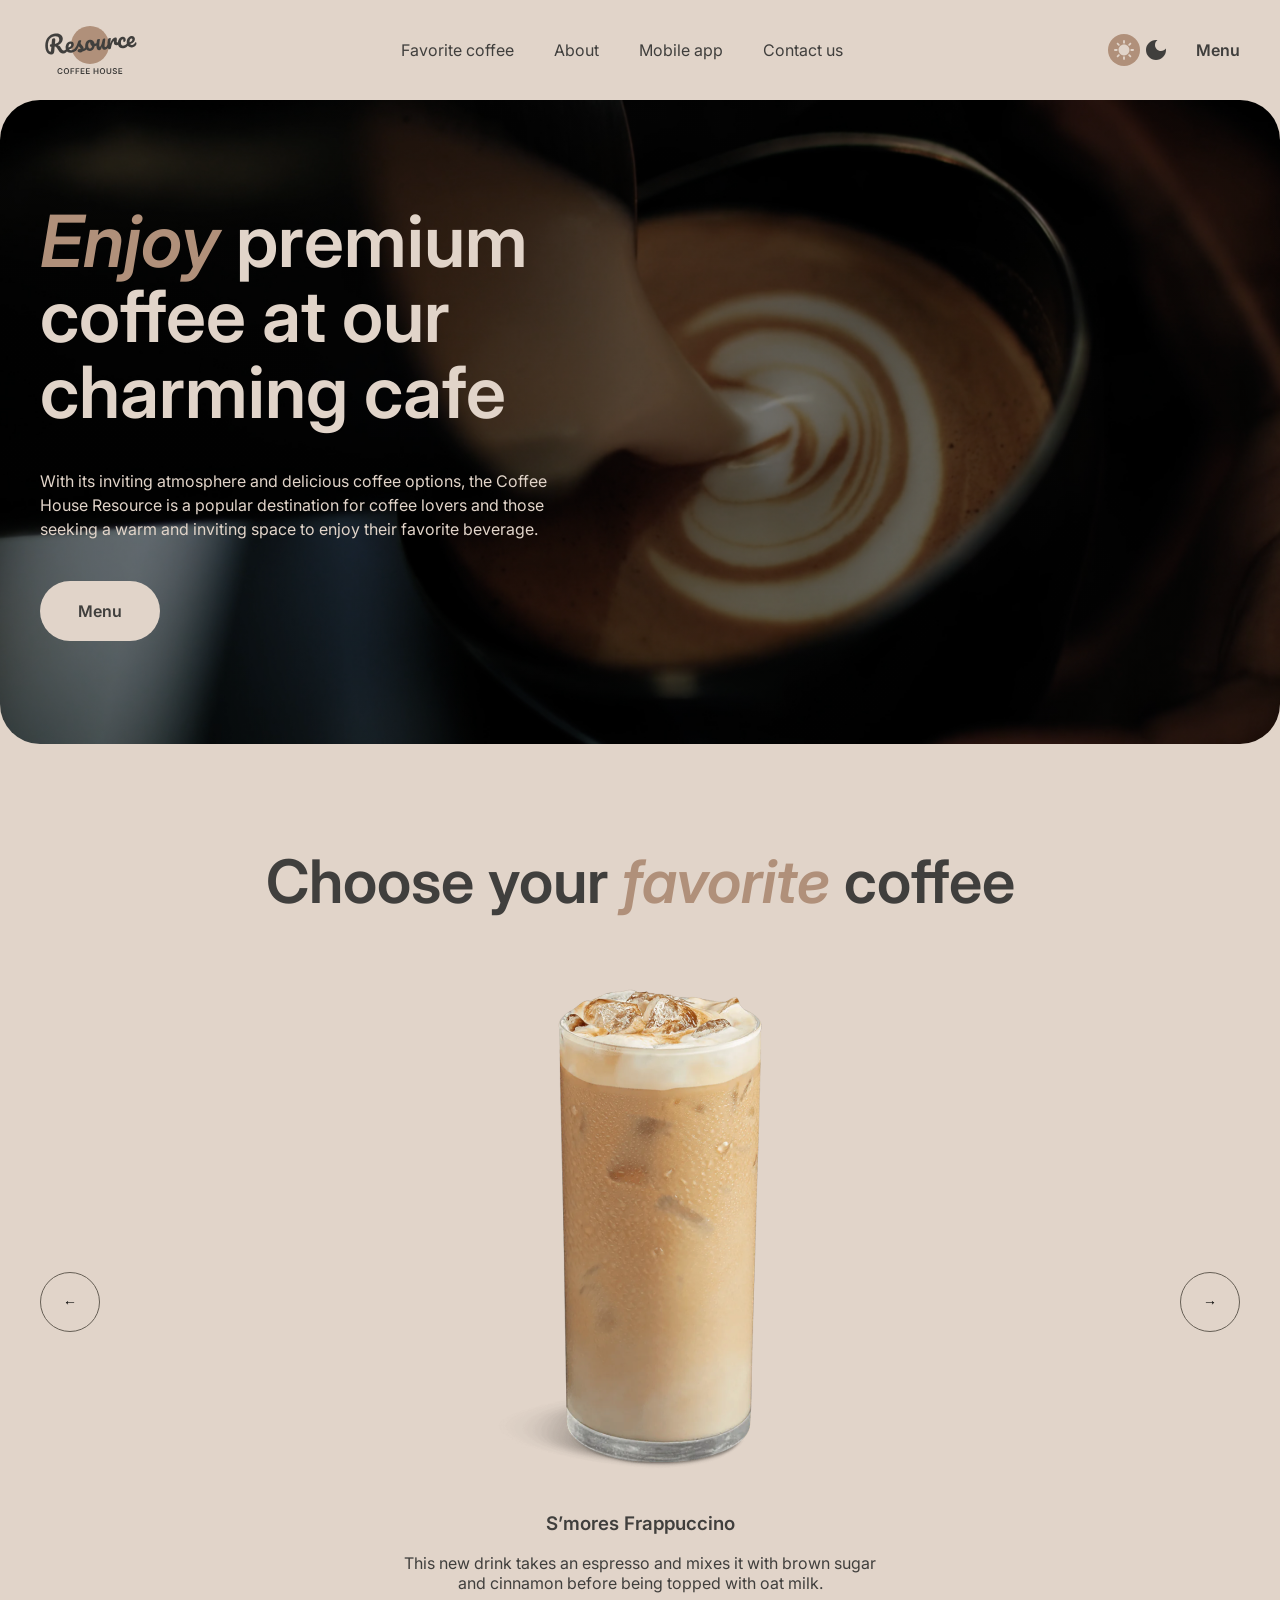
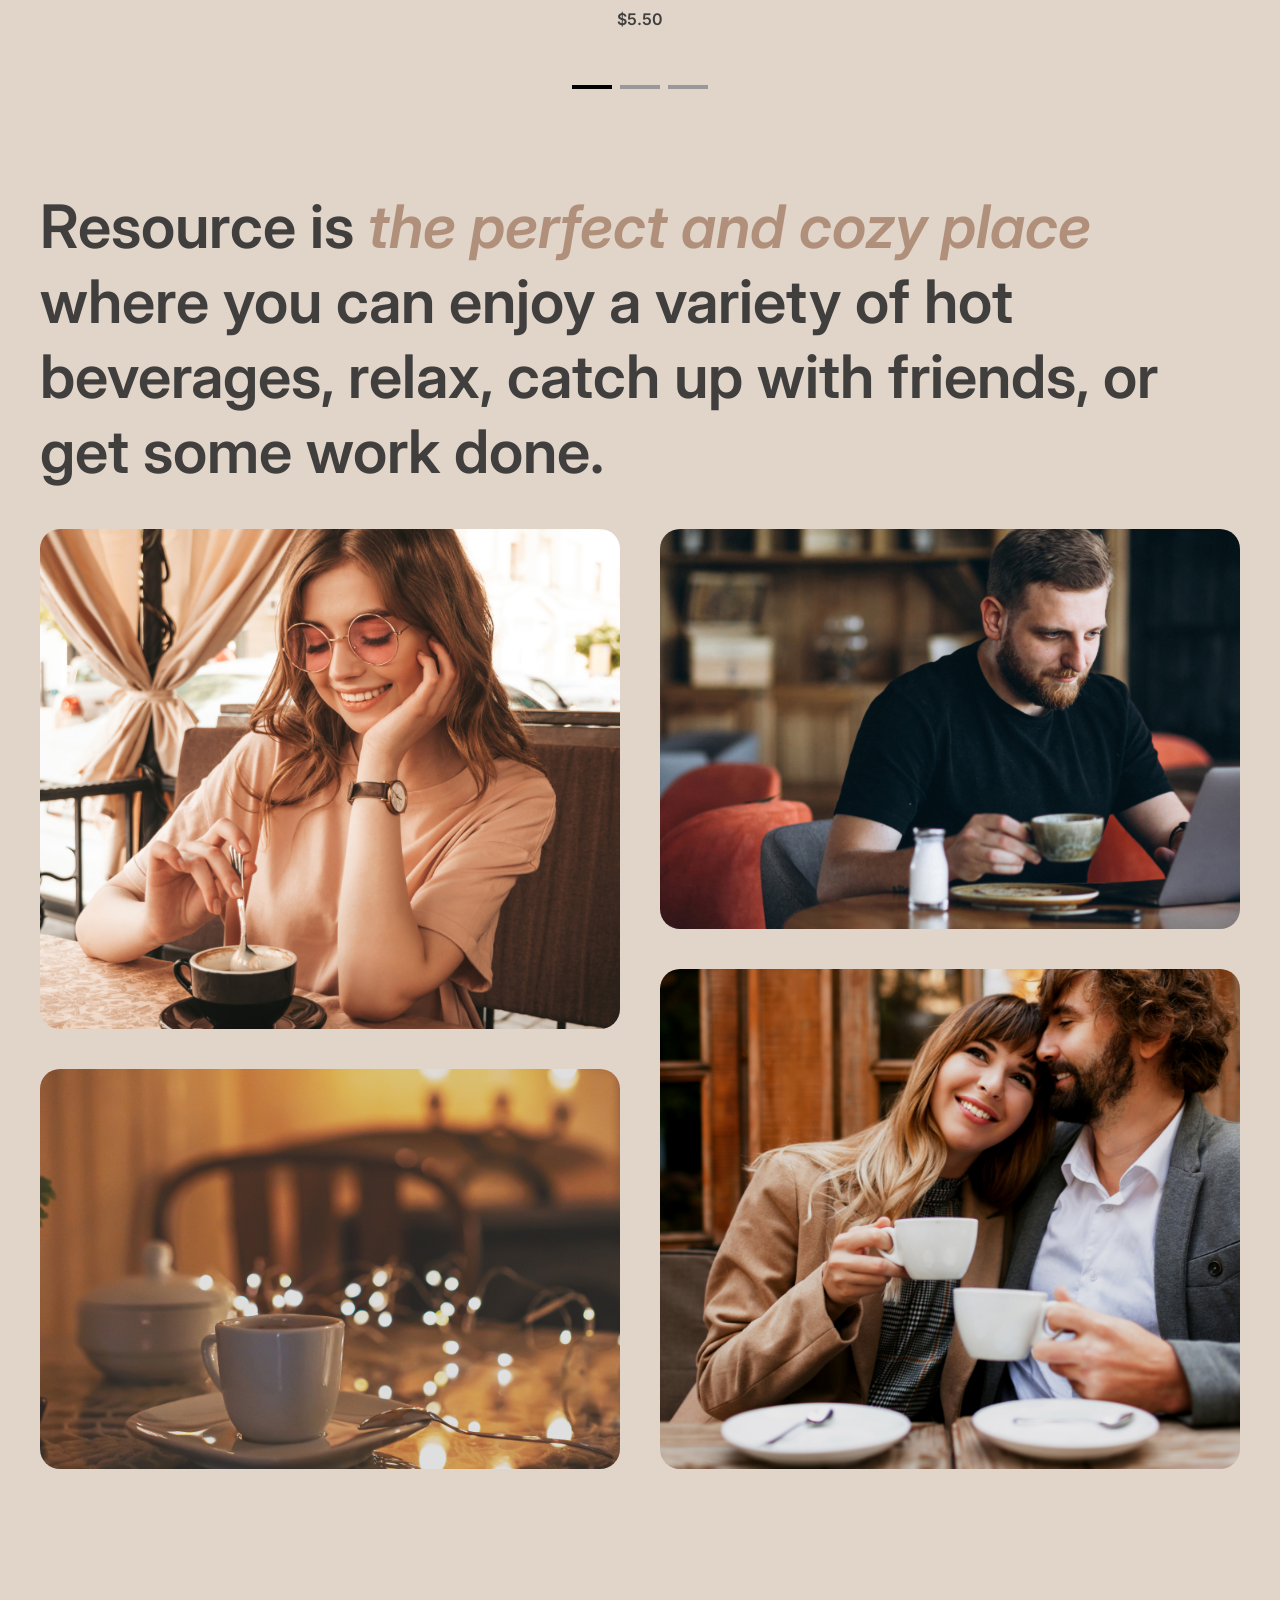
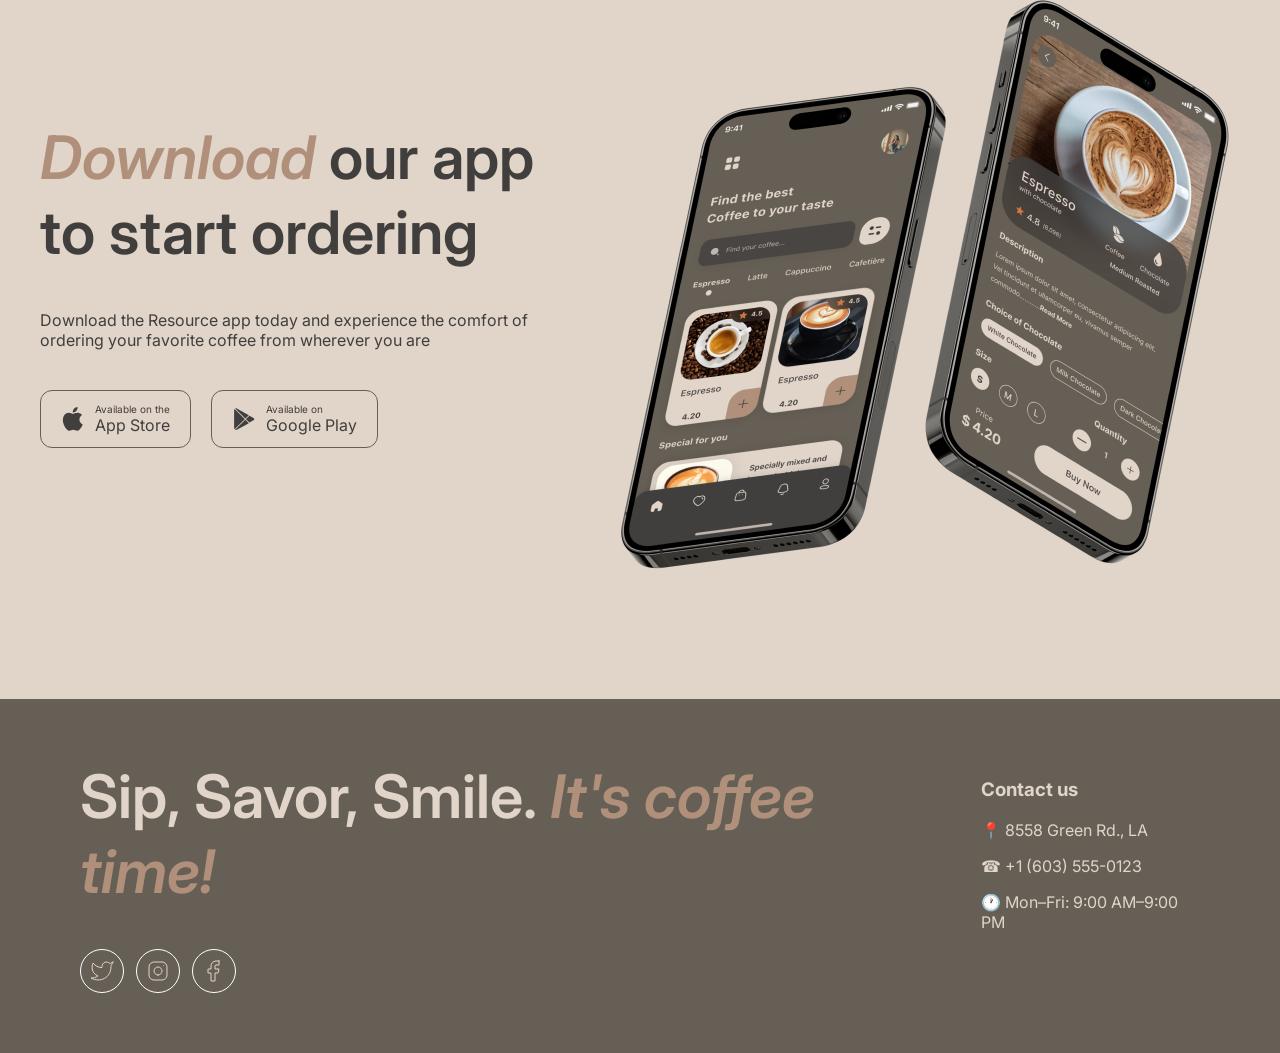
==== commit 91b28b95: "fix: update theme switch icon" ====
--- a/index.html
+++ b/index.html
@@ -83,19 +83,29 @@
 
             <div class="header__actions">
 
-                <button
-                    class="theme-switch"
-                    type="button"
-                    aria-label="Switch color theme"
-                >
-                    <span class="theme-switch__item">
+                <label class="theme-switch">
+
+                    <input
+                        class="theme-switch__input"
+                        type="checkbox"
+                        aria-label="Switch color theme"
+                    >
+
+                    <span class="theme-switch__icon theme-switch__icon--sun">
                         <img
-                            class="theme-switch__img theme-switch__img--light"
-                            src="images/Theme_switch.svg"
+                            src="images/Sun.svg"
                             alt=""
                         >
                     </span>
-                </button>
+
+                    <span class="theme-switch__icon theme-switch__icon--moon">
+                        <img
+                            src="images/Moon.svg"
+                            alt=""
+                        >
+                    </span>
+
+                </label>
 
                 <a
                     class="menu-link"
--- a/css/style.css
+++ b/css/style.css
@@ -11,6 +11,18 @@
 
     --color-border-primary: #c1b6ad;
 	--color-border-inverse: #665f55;
+}
+
+body.dark-theme {
+    --color-text-primary: #e1d4c9;
+    --color-text-inverse: #e1d4c9;
+    --color-text-accent: #b09070;
+
+    --color-container: #403f3d;
+    --color-background: #292826;
+
+    --color-border-inverse: #c1b6ad;
+    --color-border-primary: #665f55;
 }
 
 * {
@@ -84,7 +96,7 @@
     color: var(--color-text-accent);
 }
 
-.theme-switch {
+/* .theme-switch {
 	display: flex;
     align-items: center;
     padding: 2px;
@@ -92,19 +104,122 @@
     background-color: transparent;
     border: none;
     cursor: pointer;
-}
-
-.theme-switch__item {
-    display: flex;
-}
-
-.theme-switch__img {
-    display: block;
-
-    width: 44px;
-    height: 22px;
-}
-
+} */
+
+/* .theme-switch {
+    display: flex;
+    align-items: center;
+
+    width: 88px;
+    height: 44px;
+
+    border: 1px solid var(--color-border-inverse);
+    border-radius: 22px;
+
+    padding: 4px;
+
+    cursor: pointer;
+}
+
+.theme-switch__input {
+    position: absolute;
+    opacity: 0;
+    pointer-events: none;
+}
+
+.theme-switch__icon {
+    width: 36px;
+    height: 36px;
+
+    display: flex;
+    align-items: center;
+    justify-content: center;
+
+    border-radius: 50%;
+}
+
+.theme-switch__icon img {
+    width: 20px;
+    height: 20px;
+} */
+
+.theme-switch {
+    display: flex;
+    align-items: center;
+    justify-content: space-between;
+
+    width: 72px;
+    height: 40px;
+
+    padding: 4px;
+
+    border: 1px solid var(--color-border);
+    border-radius: 20px;
+
+    background-color: transparent;
+
+    cursor: pointer;
+}
+
+.theme-switch__input {
+    position: absolute;
+    opacity: 0;
+    pointer-events: none;
+}
+
+.theme-switch__icon {
+    width: 32px;
+    height: 32px;
+
+    display: flex;
+    align-items: center;
+    justify-content: center;
+
+    border-radius: 50%;
+}
+
+.theme-switch__icon img {
+    width: 20px;
+    height: 20px;
+
+    display: block;
+}
+
+.theme-switch__icon--sun {
+    background-color: var(--color-text-accent);
+}
+
+.theme-switch__icon--moon {
+    background-color: transparent;
+}
+
+.theme-switch__input:checked ~ .theme-switch__icon--sun {
+    background-color: transparent;
+}
+
+.theme-switch__input:checked ~ .theme-switch__icon--moon {
+    background-color: var(--color-text-accent);
+}
+
+.theme-switch:not(:has(.theme-switch__input:checked)):hover
+.theme-switch__icon--moon {
+    background-color: var(--color-container);
+}
+
+.theme-switch:not(:has(.theme-switch__input:checked)):hover
+.theme-switch__icon--moon img {
+    filter: brightness(0);
+}
+
+.theme-switch:has(.theme-switch__input:checked):hover
+.theme-switch__icon--sun {
+    background-color: var(--color-text-accent);
+}
+
+.theme-switch:has(.theme-switch__input:checked):hover
+.theme-switch__icon--sun {
+    filter: brightness(0);
+}
 
 .theme-switch:hover,
 .burger:hover {
@@ -437,7 +552,7 @@
 
     padding: 12px 20px;
 
-    border: 1px solid #665f55;
+    border: 1px solid  var(--color-border-inverse);
     border-radius: 12px;
 
     color: inherit;
@@ -458,6 +573,14 @@
     font-size: 10px;
 }
 
+.mobile__button:hover {
+    background-color: var(--color-container);
+}
+
+.mobile__button:hover img {
+    filter: brightness(0);
+}
+
 .footer {
     margin-top: 100px;
     padding: 60px 40px;
@@ -495,6 +618,7 @@
     text-decoration: underline;
     text-underline-offset: 4px;
 }
+
 .footer__social-links {
     display: flex;
     gap: 12px;
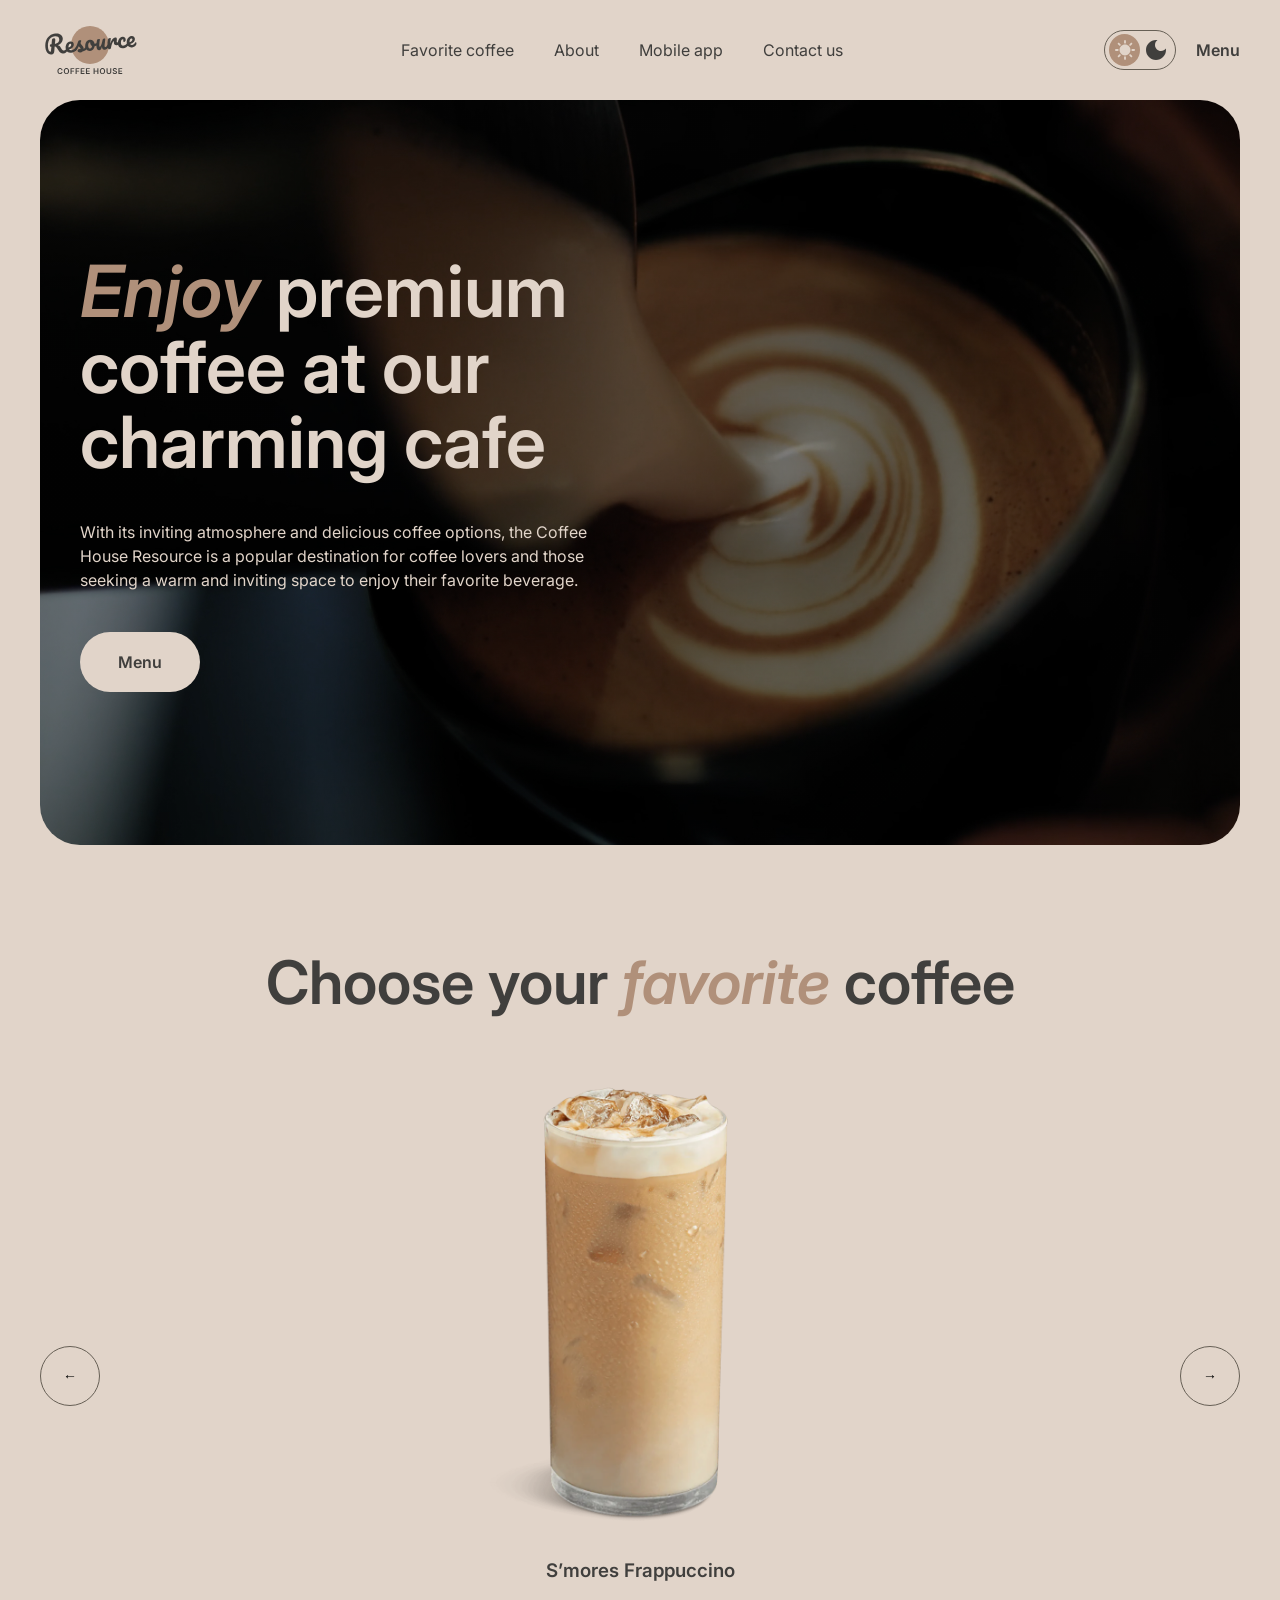
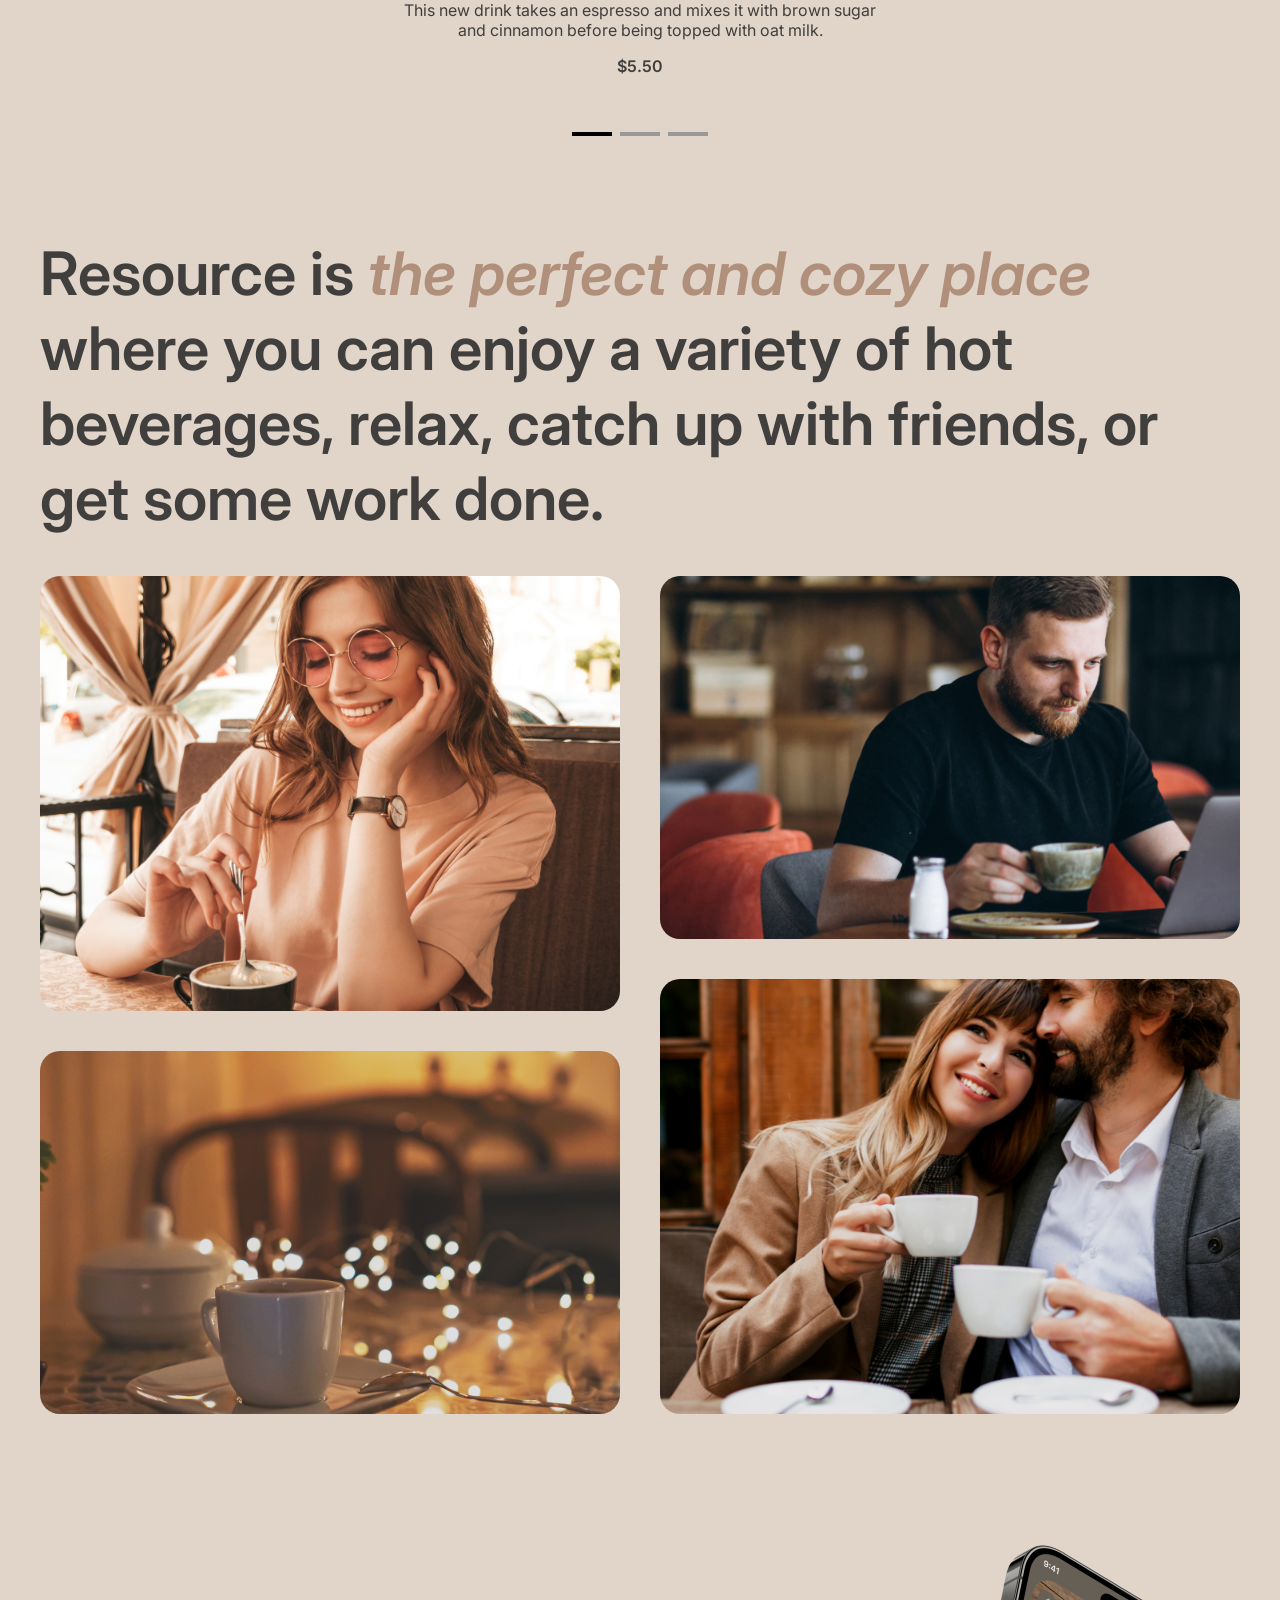
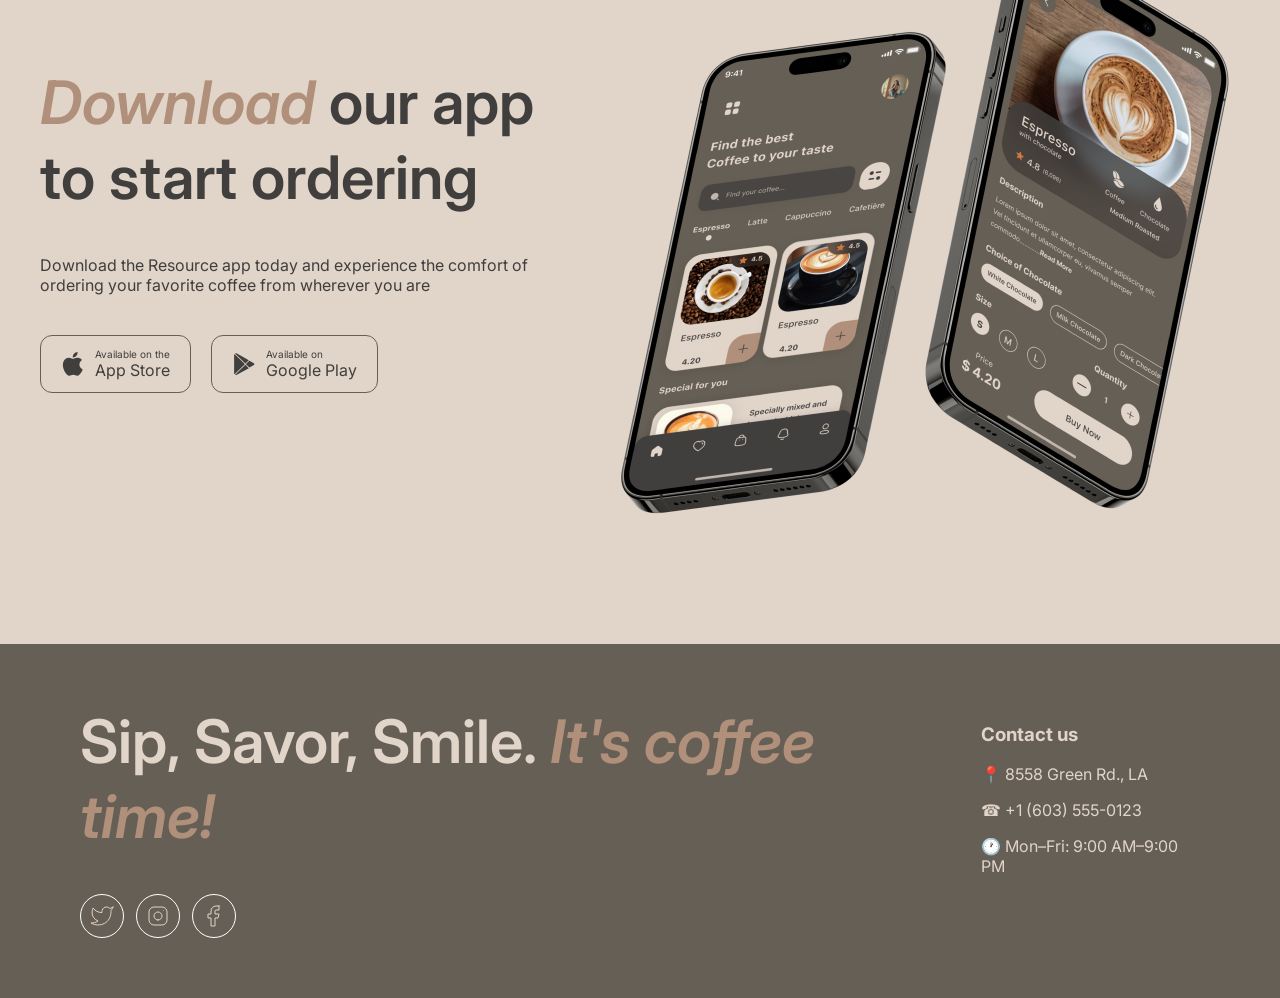
==== commit 402dbcc2: "chore: split styles into different files" ====
--- a/index.html
+++ b/index.html
@@ -17,7 +17,16 @@
         type="image/svg+xml"
     >
 
-    <link rel="stylesheet" href="css/style.css">
+    <link rel="stylesheet" href="css/base.css">
+    <link rel="stylesheet" href="css/header.css">
+    <link rel="stylesheet" href="css/theme-switch.css">
+    <link rel="stylesheet" href="css/menu.css">
+    <link rel="stylesheet" href="css/button.css">
+    <link rel="stylesheet" href="css/hero.css">
+    <link rel="stylesheet" href="css/favorite.css">
+    <link rel="stylesheet" href="css/about.css">
+    <link rel="stylesheet" href="css/mobile.css">
+    <link rel="stylesheet" href="css/footer.css">
 </head>
 
 <body>
--- a/css/base.css
+++ b/css/base.css
@@ -0,0 +1,97 @@
+@import url('https://fonts.googleapis.com/css2?family=Inter:ital,wght@0,400;0,500;0,600;1,400;1,500;1,600&display=swap');
+
+:root {
+    --color-text-primary: #403f3d;
+    --color-text-inverse: #e1d4c9;
+    --color-text-accent: #b0907a;
+
+    --color-background: #e1d4c9;
+    --color-container: #665f55;
+
+    --color-border-primary: #c1b6ad;
+	--color-border-inverse: #665f55;
+}
+
+body.dark-theme {
+    --color-text-primary: #e1d4c9;
+    --color-text-inverse: #e1d4c9;
+    --color-text-accent: #b09070;
+
+    --color-container: #403f3d;
+    --color-background: #292826;
+
+    --color-border-inverse: #c1b6ad;
+    --color-border-primary: #665f55;
+}
+
+* {
+    box-sizing: border-box;
+}
+
+html {
+    scroll-behavior: smooth;
+}
+
+body {
+	margin: 0;
+
+	font-family: "Inter", sans-serif;
+	color: var(--color-text-primary);
+    background-color: var(--color-background);
+
+    min-height: 100vh;
+    display: flex;
+    flex-direction: column;
+
+    transition:
+        background-color 0.3s ease,
+        color 0.3s ease;
+}
+
+main {
+    flex: 1;
+}
+
+.container {
+    max-width: 1440px;
+    margin: 0 auto;
+    padding: 0 40px;
+}
+
+@media (max-width: 768px) {
+    .container {
+        padding: 0 16px;
+    }
+
+    .favorite__title,
+    .about__title,
+    .mobile__title,
+    .footer__title {
+        font-size: 40px;
+    }
+}
+
+a {
+    color: inherit;
+    text-decoration: none;
+}
+
+img {
+    max-width: 100%;
+    height: auto;
+}
+
+.hero__title span,
+.favorite__title span,
+.about__title span,
+.mobile__title span,
+.footer__title span  {
+    color: var(--color-text-accent);
+    font-style: italic;
+}
+
+.favorite,
+.about,
+.mobile {
+    padding-top: 100px;
+}
--- a/css/header.css
+++ b/css/header.css
@@ -0,0 +1,51 @@
+.header {
+    padding: 20px 0;
+}
+
+.header .container {
+    display: flex;
+    align-items: center;
+	justify-content: space-between;
+}
+
+.header__actions {
+    display: flex;
+    align-items: center;
+    gap: 20px;
+}
+
+.navigation__list {
+    display: flex;
+    gap: 40px;
+    margin: 0;
+    padding: 0;
+    list-style: none;
+}
+
+.logo {
+    display: block;
+    flex-shrink: 0;
+}
+
+.logo__image {
+    display: block;
+    width: 100px;
+    height: auto;
+}
+
+.navigation__link {
+	color: inherit;
+    text-decoration: none;
+    font-size: 16px;
+    transition: color 0.3s ease;
+}
+
+.navigation__link:hover {
+    color: var(--color-text-accent);
+}
+
+@media (max-width: 768px) {
+    .navigation {
+        display: none;
+    }
+}
--- a/css/theme-switch.css
+++ b/css/theme-switch.css
@@ -0,0 +1,87 @@
+.theme-switch {
+    display: flex;
+    align-items: center;
+    justify-content: space-between;
+
+    width: 72px;
+    height: 40px;
+
+    padding: 4px;
+
+    border: 1px solid var(--color-border-inverse);
+    border-radius: 20px;
+
+    background-color: transparent;
+
+    cursor: pointer;
+}
+
+.theme-switch__input {
+    position: absolute;
+    opacity: 0;
+    pointer-events: none;
+}
+
+.theme-switch__icon {
+    width: 32px;
+    height: 32px;
+
+    display: flex;
+    align-items: center;
+    justify-content: center;
+
+    border-radius: 50%;
+}
+
+.theme-switch__icon img {
+    width: 20px;
+    height: 20px;
+
+    display: block;
+}
+
+.theme-switch__icon--sun {
+    background-color: var(--color-text-accent);
+}
+
+.theme-switch__icon--moon {
+    background-color: transparent;
+}
+
+.theme-switch__input:checked ~ .theme-switch__icon--sun {
+    background-color: transparent;
+}
+
+.theme-switch__input:checked ~ .theme-switch__icon--moon {
+    background-color: var(--color-text-accent);
+}
+
+.theme-switch:not(:has(.theme-switch__input:checked)):hover
+.theme-switch__icon--moon {
+    background-color: var(--color-container);
+}
+
+.theme-switch:not(:has(.theme-switch__input:checked)):hover
+.theme-switch__icon--moon img {
+    filter: brightness(0);
+}
+
+.theme-switch:has(.theme-switch__input:checked):hover
+.theme-switch__icon--sun {
+    background-color: var(--color-container);
+}
+
+.theme-switch:hover,
+.burger:hover {
+    opacity: 0.7;
+}
+
+.burger {
+    display: none;
+}
+
+@media (max-width: 768px) {
+    .burger {
+        display: block;
+    }
+}
--- a/css/menu.css
+++ b/css/menu.css
@@ -0,0 +1,29 @@
+.menu-link {
+    display: flex;
+    align-items: center;
+    gap: 8px;
+
+    color: inherit;
+    text-decoration: none;
+
+    font-size: 16px;
+    font-weight: 600;
+}
+
+.menu-link__icon {
+    display: block;
+
+    width: 20px;
+    height: 20px;
+}
+
+.menu-link:hover .menu-link__text {
+    text-decoration: underline;
+    text-underline-offset: 4px;
+}
+
+@media (max-width: 768px) {
+    .menu-link {
+        display: none;
+    }
+}
--- a/css/button.css
+++ b/css/button.css
@@ -0,0 +1,32 @@
+.button {
+    display: inline-flex;
+    align-items: center;
+    justify-content: center;
+
+    min-width: 120px;
+    padding: 20px 30px;
+
+    border: none;
+    border-radius: 30px;
+
+    font-family: inherit;
+    font-size: 16px;
+    font-weight: 600;
+
+    text-decoration: none;
+
+    cursor: pointer;
+
+    transition:
+        background-color 0.3s ease,
+        color 0.3s ease;
+}
+
+.button--primary {
+    color: var(--color-text-primary);
+    background-color: var(--color-background);
+}
+
+.button--primary:hover {
+    background-color: #ffffff;
+}
--- a/css/hero.css
+++ b/css/hero.css
@@ -0,0 +1,73 @@
+.hero {
+    display: flex;
+    align-items: center;
+
+    min-height: 745px;
+
+    margin: 0 40px;
+    border-radius: 40px;
+    overflow: hidden;
+
+    background-image:
+        linear-gradient(
+            rgba(0, 0, 0, 0.45),
+            rgba(0, 0, 0, 0.45)
+        ),
+        url("../images/img-hero.jpg");
+
+    background-repeat: no-repeat;
+    background-position: center;
+    background-size: cover;
+}
+
+.hero__container {
+    width: 100%;
+    min-width: 0;
+    min-height: 100%;
+}
+
+.hero__content {
+    max-width: 530px;
+
+    overflow-wrap: break-word;
+
+    color: #e1d4c9;
+}
+
+.hero__title {
+    margin: 0 0 40px;
+
+    font-size: 72px;
+    line-height: 1.05;
+    font-weight: 600;
+}
+
+.hero__description {
+    margin: 0 0 40px;
+
+    color: #e1d4c9;
+
+    font-size: 16px;
+    line-height: 1.5;
+}
+
+@media (max-width: 768px) {
+    .hero {
+        min-height: 420px;
+    }
+
+    .hero__container {
+        padding-block: 40px;
+    }
+
+    .hero__title {
+        font-size: 40px;
+    }
+}
+
+@media (min-width: 1440px) {
+    .hero {
+        max-width: 1360px;
+        margin: 0 auto;
+    }
+}
--- a/css/favorite.css
+++ b/css/favorite.css
@@ -0,0 +1,106 @@
+.favorite__title {
+    margin: 0 0 40px;
+
+    font-size: 60px;
+    line-height: 1.25;
+    font-weight: 600;
+	text-align: center;
+}
+
+.slider {
+    display: flex;
+    align-items: center;
+    justify-content: space-between;
+}
+
+.slider__window {
+	width: 480px;
+    overflow: hidden;
+}
+
+.slider__track {
+    display: flex;
+}
+
+.slider__button {
+    width: 60px;
+    height: 60px;
+
+	border: 1px solid var(--color-border-inverse);
+    border-radius: 50%;
+
+    background: transparent;
+
+	font-size: 14px;
+    font-weight: 400;
+    line-height: 1;
+
+    display: flex;
+    align-items: center;
+    justify-content: center;
+
+    cursor: pointer;
+}
+
+.slider__button:hover {
+    background: var(--color-container);
+    color: white;
+}
+
+.coffee-card {
+    width: 480px;
+    flex-shrink: 0;
+    text-align: center;
+}
+
+.coffee-card__image {
+    width: 100%;
+    height: auto;
+    display: block;
+}
+
+.coffee-card__title,
+.coffee-card__price {
+    font-weight: 600;
+}
+
+.slider__controls {
+    display: flex;
+    justify-content: center;
+    align-items: center;
+    gap: 8px;
+    margin-top: 40px;
+}
+
+.slider__indicator {
+    width: 40px;
+    height: 4px;
+
+    padding: 0;
+    border: none;
+
+    background: #999;
+
+    cursor: pointer;
+}
+
+.slider__indicator--active {
+    background: #000;
+}
+
+@media (max-width: 768px) {
+    .slider {
+        flex-wrap: wrap;
+        justify-content: center;
+        gap: 24px;
+    }
+
+    .slider__window {
+        order: -1;
+        width: 100%;
+    }
+
+    .coffee-card {
+        width: 100%;
+    }
+}
--- a/css/about.css
+++ b/css/about.css
@@ -0,0 +1,41 @@
+.about__title {
+    margin: 0 0 40px;
+
+    font-size: 60px;
+    line-height: 1.25;
+    font-weight: 600;
+}
+
+.about__gallery {
+    display: grid;
+    grid-template-columns: 1fr 1fr;
+    gap: 40px;
+}
+
+.about__gallery-column {
+    display: flex;
+    flex-direction: column;
+    justify-content: flex-end;
+    gap: 40px;
+}
+
+.about__image {
+    width: 100%;
+    display: block;
+    object-fit: cover;
+    border-radius: 20px;
+}
+
+.about__image--large {
+    aspect-ratio: 4 / 3;
+}
+
+.about__image--small {
+    aspect-ratio: 16 / 10;
+}
+
+@media (max-width: 768px) {
+    .about__gallery {
+        grid-template-columns: 1fr;
+    }
+}
--- a/css/mobile.css
+++ b/css/mobile.css
@@ -0,0 +1,76 @@
+.mobile__content {
+    display: flex;
+    align-items: center;
+    justify-content: space-between;
+    gap: 40px;
+}
+
+.mobile__title {
+    margin: 0 0 40px;
+
+    font-size: 60px;
+    line-height: 1.25;
+    font-weight: 600;
+}
+
+.mobile__info {
+    max-width: 630px;
+}
+
+.mobile__image-wrapper {
+    flex-shrink: 0;
+}
+
+.mobile__image {
+    display: block;
+    max-width: 100%;
+    height: auto;
+}
+
+.mobile__buttons {
+    display: flex;
+    gap: 20px;
+    margin-top: 40px;
+}
+
+.mobile__button {
+    display: flex;
+    align-items: center;
+    gap: 10px;
+
+    padding: 12px 20px;
+
+    border: 1px solid  var(--color-border-inverse);
+    border-radius: 12px;
+
+    color: inherit;
+    text-decoration: none;
+}
+
+.mobile__button-icon {
+    width: 24px;
+    height: 24px;
+}
+
+.mobile__button-text {
+    display: flex;
+    flex-direction: column;
+}
+
+.mobile__button-label {
+    font-size: 10px;
+}
+
+.mobile__button:hover {
+    background-color: var(--color-container);
+}
+
+.mobile__button:hover img {
+    filter: brightness(0);
+}
+
+@media (max-width: 768px) {
+    .mobile__content {
+        flex-direction: column;
+    }
+}
--- a/css/footer.css
+++ b/css/footer.css
@@ -0,0 +1,74 @@
+.footer {
+    margin-top: 100px;
+    padding: 60px 40px;
+
+    background-color:var(--color-container);
+    color: var(--color-text-inverse);
+}
+
+.footer__content {
+    display: flex;
+    justify-content: space-between;
+    gap: 40px;
+}
+
+.footer__title {
+    margin: 0 0 40px;
+
+    font-size: 60px;
+    line-height: 1.25;
+    font-weight: 600;
+}
+
+.footer__social-link img {
+    width: 24px;
+    height: 24px;
+    display: block;
+}
+
+.footer__contact {
+    display: block;
+    margin-bottom: 16px;
+}
+
+.footer__contact:hover {
+    text-decoration: underline;
+    text-underline-offset: 4px;
+}
+
+.footer__social-links {
+    display: flex;
+    gap: 12px;
+}
+
+.footer__social-button {
+    width: 44px;
+    height: 44px;
+
+    padding: 0;
+
+    border: 1px solid #ffffff;
+    border-radius: 50%;
+
+    background-color: transparent;
+
+    display: flex;
+    align-items: center;
+    justify-content: center;
+
+    cursor: pointer;
+}
+
+.footer__social-button:hover {
+    background-color: var(--color-background);
+}
+
+.footer__social-button:hover img {
+    filter: brightness(0);
+}
+
+@media (max-width: 768px) {
+    .footer__content {
+        flex-direction: column;
+    }
+}
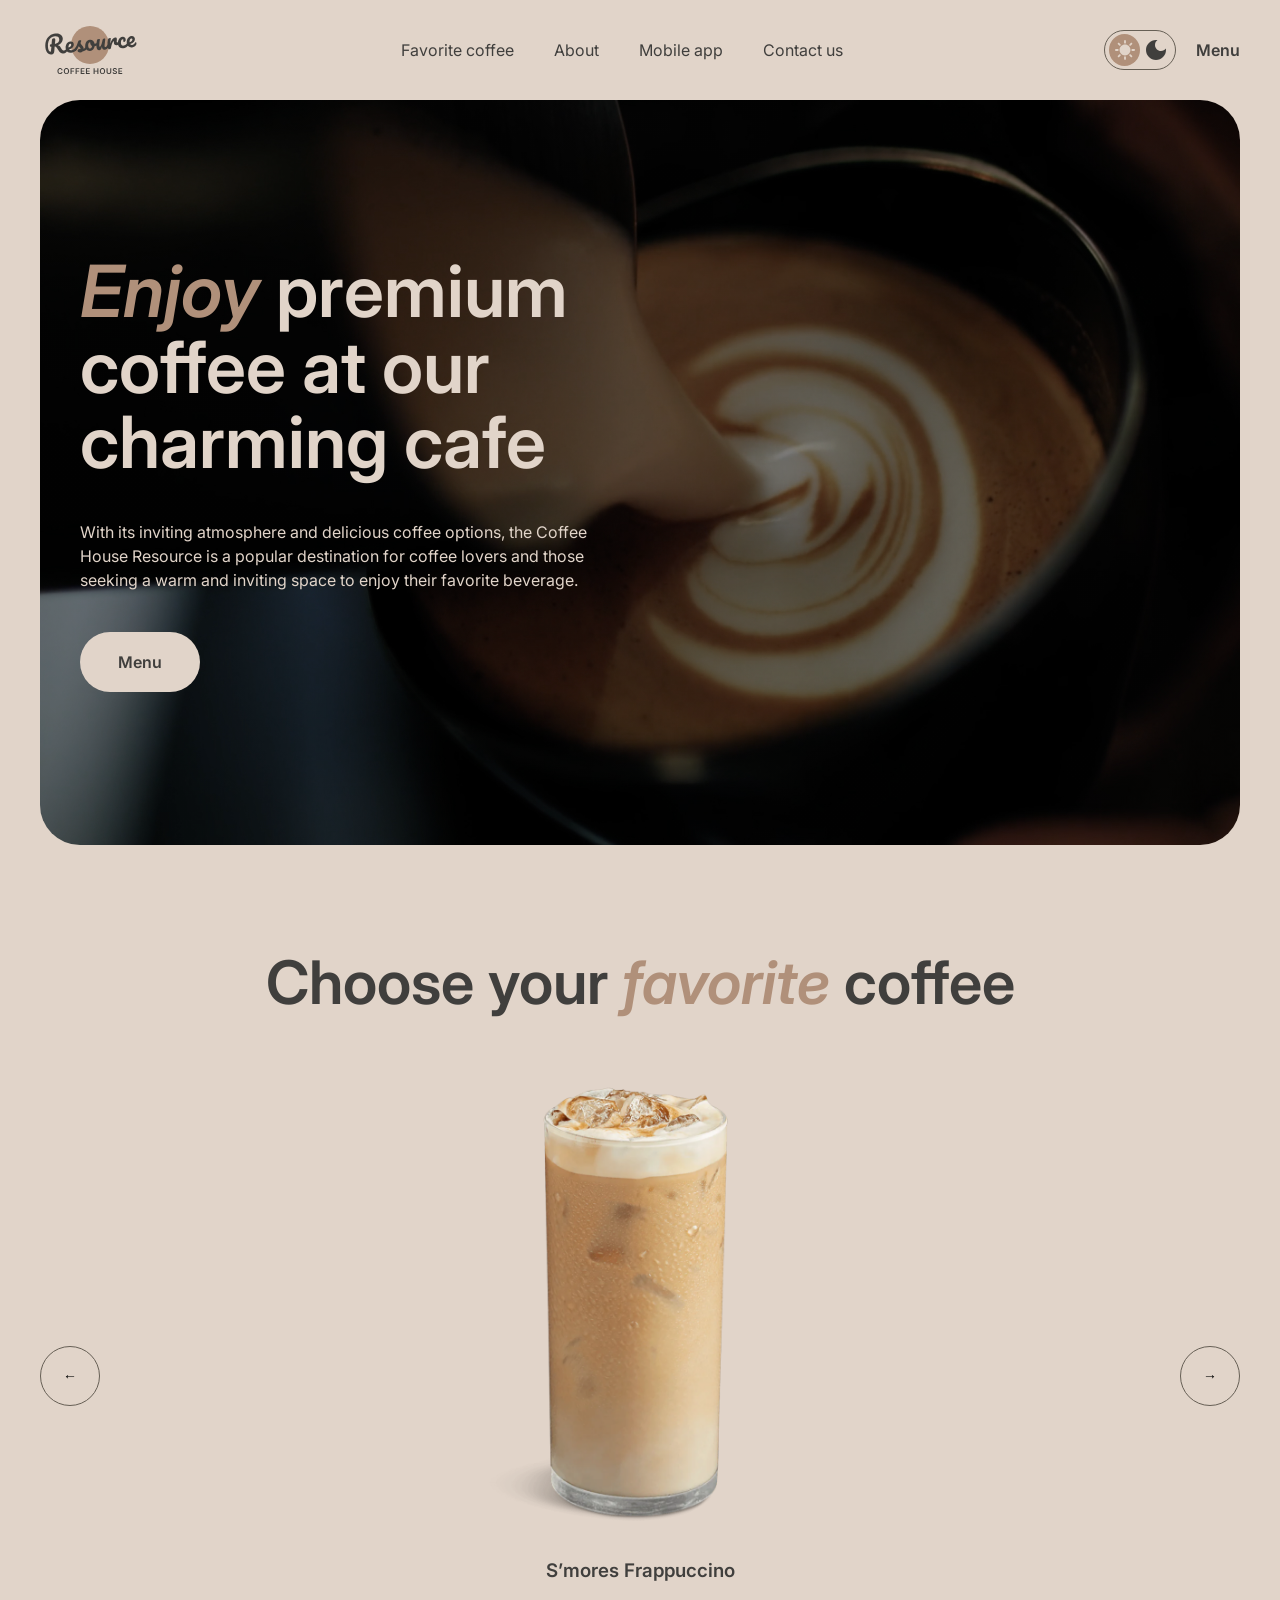
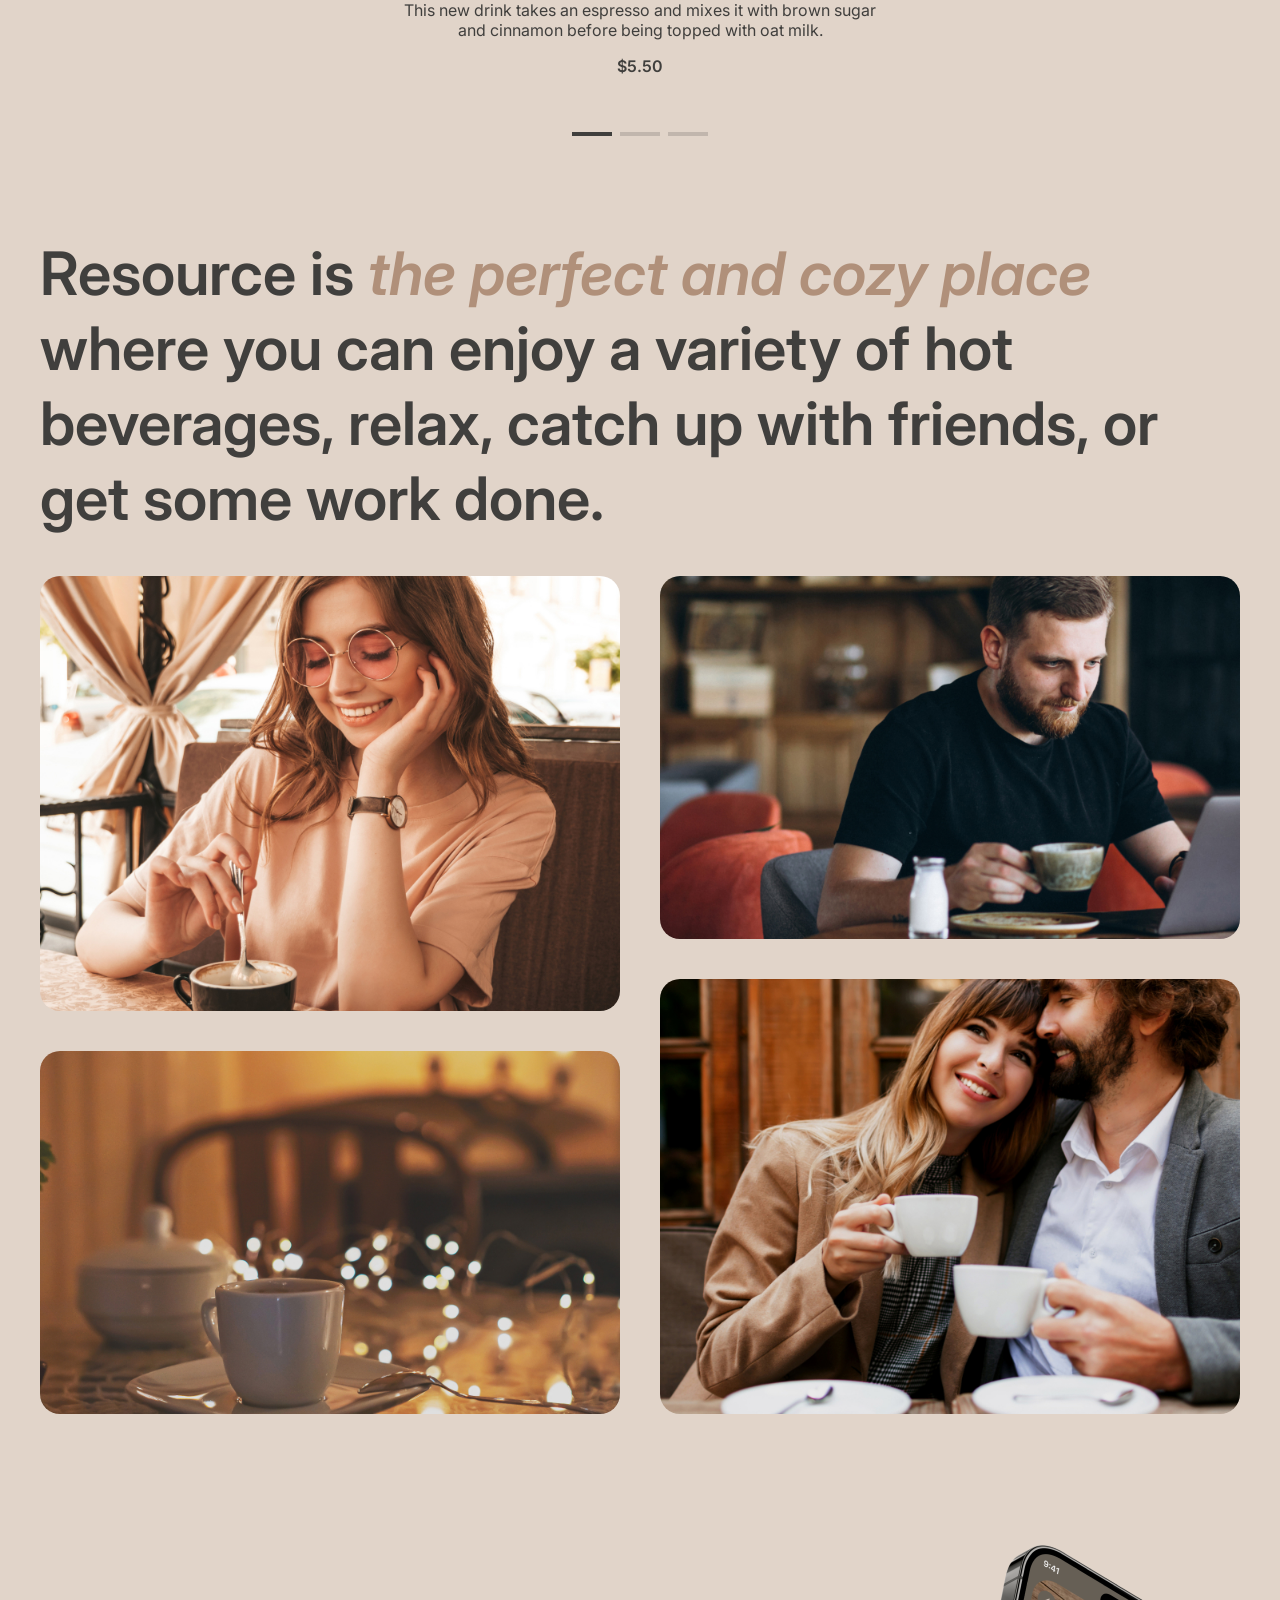
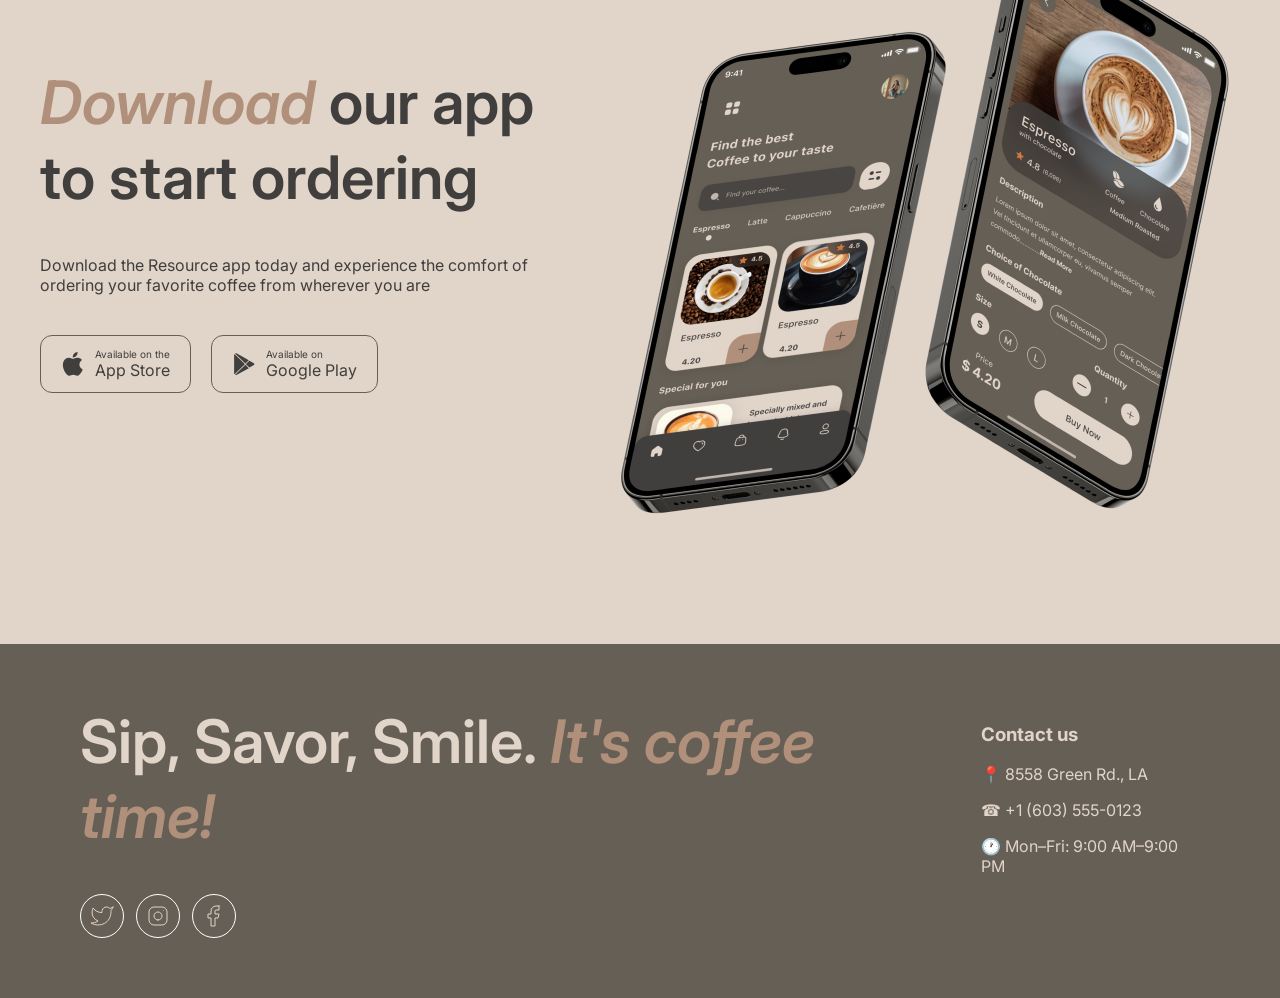
==== commit 39c33a59: "feat: implement cyclic slider for favorite coffee" ====
--- a/index.html
+++ b/index.html
@@ -20,6 +20,7 @@
     <link rel="stylesheet" href="css/base.css">
     <link rel="stylesheet" href="css/header.css">
     <link rel="stylesheet" href="css/theme-switch.css">
+    <link rel="stylesheet" href="css/mobile-menu.css">
     <link rel="stylesheet" href="css/menu.css">
     <link rel="stylesheet" href="css/button.css">
     <link rel="stylesheet" href="css/hero.css">
@@ -128,6 +129,7 @@
                 <button
                     class="burger"
                     type="button"
+                    aria-controls="mobile-menu"
                     aria-label="Open navigation menu"
                 >
                     ☰
@@ -138,6 +140,54 @@
         </div>
 
     </header>
+
+    <nav
+        class="mobile-menu"
+        id="mobile-menu"
+    >
+        <ul class="mobile-menu__list">
+            <li class="mobile-menu__item">
+                <a
+                    class="mobile-menu__link"
+                    href="#favorite"
+                >
+                    Favorite coffee
+                </a>
+            </li>
+            <li class="mobile-menu__item">
+                <a
+                    class="mobile-menu__link"
+                    href="#about"
+                >
+                    About
+                </a>
+            </li>
+            <li class="mobile-menu__item">
+                <a
+                    class="mobile-menu__link"
+                    href="#mobile"
+                >
+                    Mobile app
+                </a>
+            </li>
+            <li class="mobile-menu__item">
+                <a
+                    class="mobile-menu__link"
+                    href="#contact"
+                >
+                    Contact us
+                </a>
+            </li>
+            <li class="mobile-menu__item">
+                <a
+                    class="mobile-menu__link"
+                    href="menu.html"
+                >
+                    Menu
+                </a>
+            </li>
+        </ul>
+    </nav>
 
     <main>
 
@@ -195,7 +245,7 @@
 								<img
 									class="coffee-card__image"
 									src="images/coffee-slider-1.png"
-									alt="Frappuccino"
+									alt=""
 								>
 
 								<h3 class="coffee-card__title">
@@ -215,7 +265,7 @@
 								<img
 									class="coffee-card__image"
 									src="images/coffee-slider-2.png"
-									alt="Macchiato"
+									alt=""
 								>
 
 								<h3 class="coffee-card__title">
@@ -235,7 +285,7 @@
 								<img
 									class="coffee-card__image"
 									src="images/coffee-slider-3.png"
-									alt="Ice coffee"
+									alt=""
 								>
 
 								<h3 class="coffee-card__title">
@@ -303,13 +353,13 @@
 							<img
 								class="about__image about__image--large"
 								src="images/about-1.jpg"
-								alt="Coffee House interior"
+								alt=""
 							>
 
 							<img
 								class="about__image about__image--small"
 								src="images/about-2.jpg"
-								alt="Coffee House interior"
+								alt=""
 							>
 
 						</div>
@@ -319,13 +369,13 @@
 							<img
 								class="about__image about__image--small"
 								src="images/about-3.jpg"
-								alt="Coffee House atmosphere"
+								alt=""
 							>
 
 							<img
 								class="about__image about__image--large"
 								src="images/about-4.jpg"
-								alt="Coffee House atmosphere"
+								alt=""
 							>
 
 						</div>
@@ -438,7 +488,7 @@
                         >
                             <img
                                 src="images/twitter.svg"
-                                alt="Twitter icon"
+                                alt=""
                             >
                         </button>
 
@@ -449,7 +499,7 @@
                         >
                             <img
                                 src="images/instagram.svg"
-                                alt="Instagram icon"
+                                alt=""
                             >
                         </button>
 
@@ -460,7 +510,7 @@
                         >
                             <img
                                 src="images/facebook.svg"
-                                alt="Facebook icon"
+                                alt=""
                             >
                         </button>
 
@@ -503,7 +553,9 @@
 
     </footer>
 
-    <script src="js/script.js"></script>
+    <script src="js/theme_switch.js"></script>
+    <script src="js/burger_menu.js"></script>
+    <script src="js/slider.js"></script>
 
 </body>
 
--- a/css/header.css
+++ b/css/header.css
@@ -48,4 +48,8 @@
     .navigation {
         display: none;
     }
+
+    .header__actions {
+        margin-left: auto;
+    }
 }
--- a/css/theme-switch.css
+++ b/css/theme-switch.css
@@ -83,5 +83,15 @@
 @media (max-width: 768px) {
     .burger {
         display: block;
+
+        width: 40px;
+        height: 40px;
+
+        border: 1px solid var(--color-border-inverse);
+        border-radius: 20px;
+
+        background-color: transparent;
+
+        font-size: 20px;
     }
 }
--- a/css/mobile-menu.css
+++ b/css/mobile-menu.css
@@ -0,0 +1,66 @@
+
+.header {
+    position: relative;
+    z-index: 100;
+}
+
+body.menu-open {
+    overflow: hidden;
+}
+
+.mobile-menu {
+    position: fixed;
+    inset: 0;
+
+    padding: 100px 30px;
+    background-color: var(--color-background);
+
+    z-index: 90;
+
+    opacity: 0;
+    visibility: hidden;
+    transform: translateY(-12px);
+
+    transition:
+        opacity 0.3s ease,
+        transform 0.3s ease,
+        visibility 0s linear 0.3s;
+}
+
+.mobile-menu.is-open {
+    opacity: 1;
+    visibility: visible;
+    transform: translateY(0);
+
+}
+
+.mobile-menu__list {
+    display: flex;
+    flex-direction: column;
+    justify-content: space-between;
+    align-items: center;
+
+    list-style: none;
+}
+
+.mobile-menu__link {
+    display: block;
+
+    padding: 16px 20px;
+
+    color: var(--color-text-primary);
+
+    font-size: 30px;
+    font-weight: 400;
+
+    text-align: center;
+
+    text-decoration: none;
+
+}
+
+.mobile-menu__link:hover {
+    background-color: var(--color-container);
+    color: var(--color-text-inverse);
+}
+
--- a/css/button.css
+++ b/css/button.css
@@ -30,3 +30,4 @@
 .button--primary:hover {
     background-color: #ffffff;
 }
+
--- a/css/favorite.css
+++ b/css/favorite.css
@@ -20,6 +20,11 @@
 
 .slider__track {
     display: flex;
+    transition: transform 0.5s ease;
+}
+
+.slider__track.no-transition {
+    transition: none;
 }
 
 .slider__button {
@@ -45,6 +50,12 @@
 .slider__button:hover {
     background: var(--color-container);
     color: white;
+}
+
+.slider__button:focus-visible,
+.slider__indicator:focus-visible {
+    outline: 2px solid var(--color-border-inverse);
+    outline-offset: 2px;
 }
 
 .coffee-card {
@@ -79,13 +90,13 @@
     padding: 0;
     border: none;
 
-    background: #999;
+    background: var(--color-border-primary);
 
     cursor: pointer;
 }
 
 .slider__indicator--active {
-    background: #000;
+    background: var(--color-text-primary);
 }
 
 @media (max-width: 768px) {
